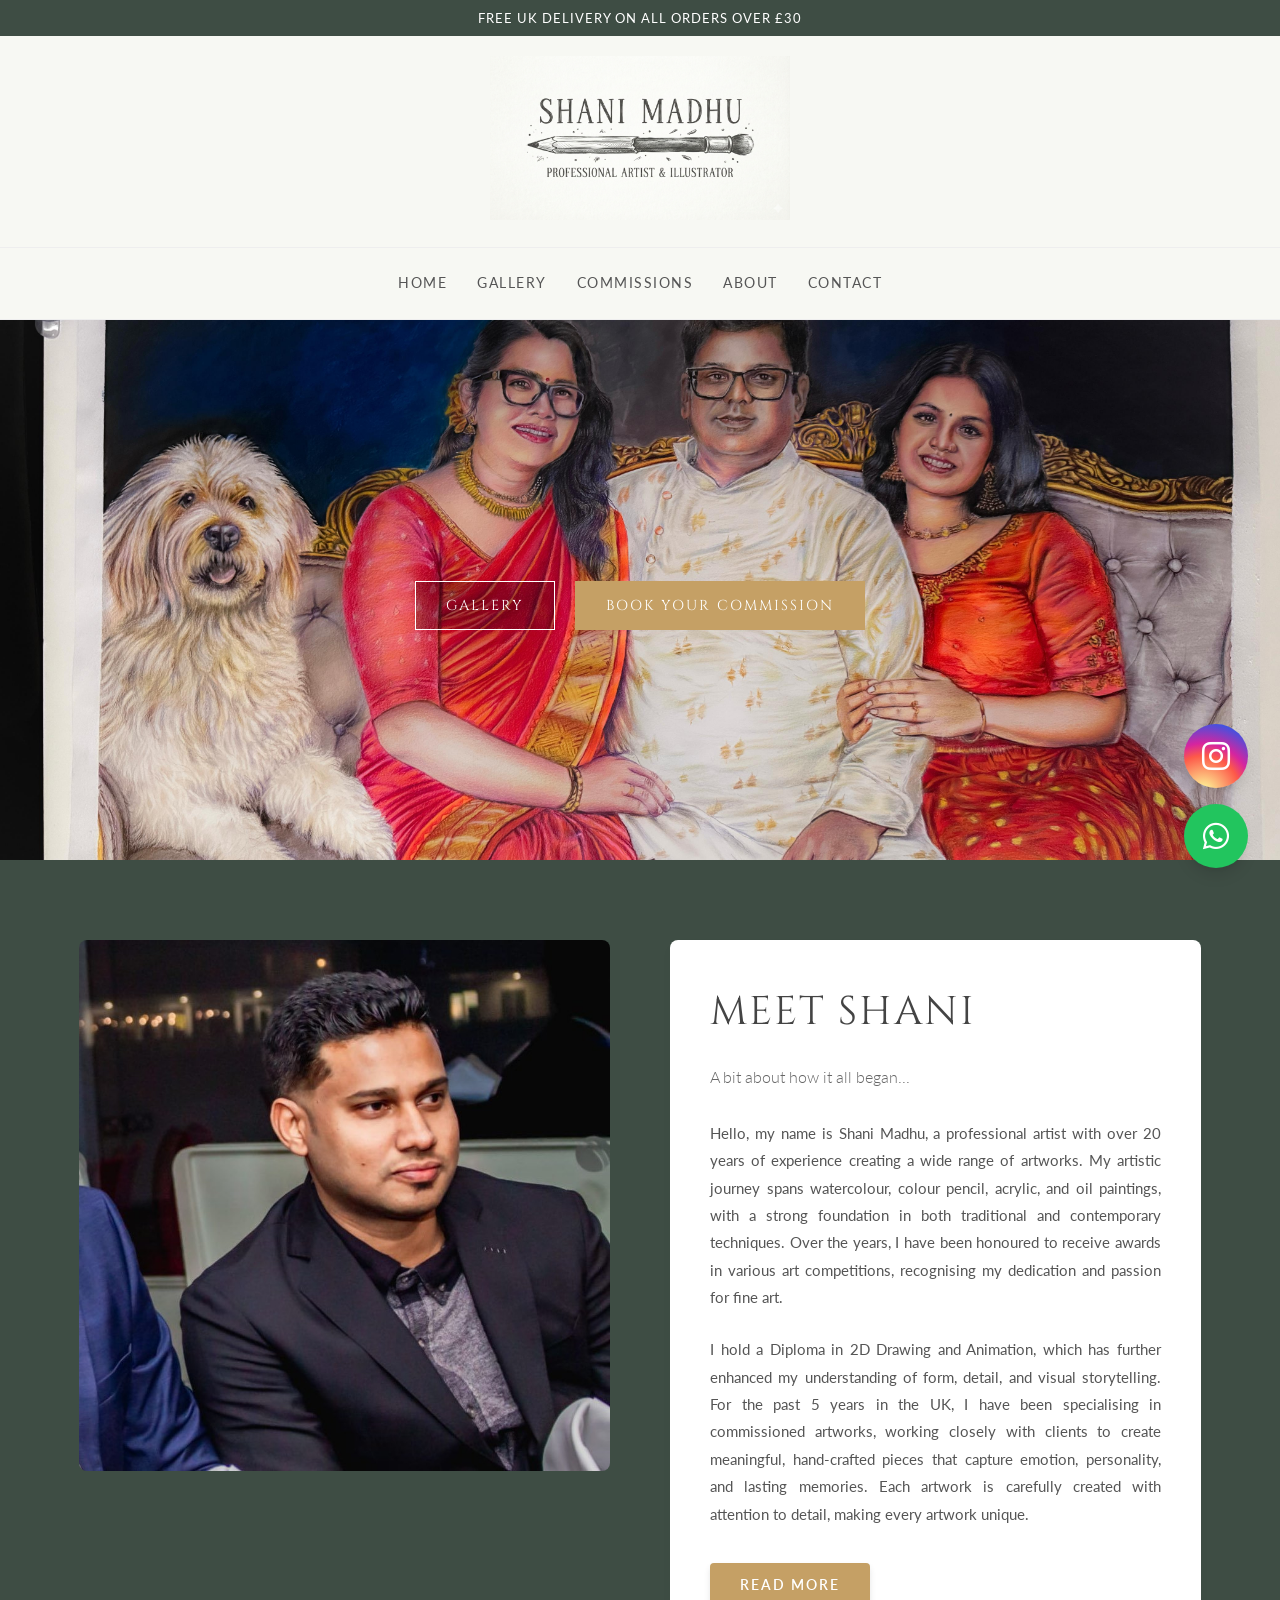
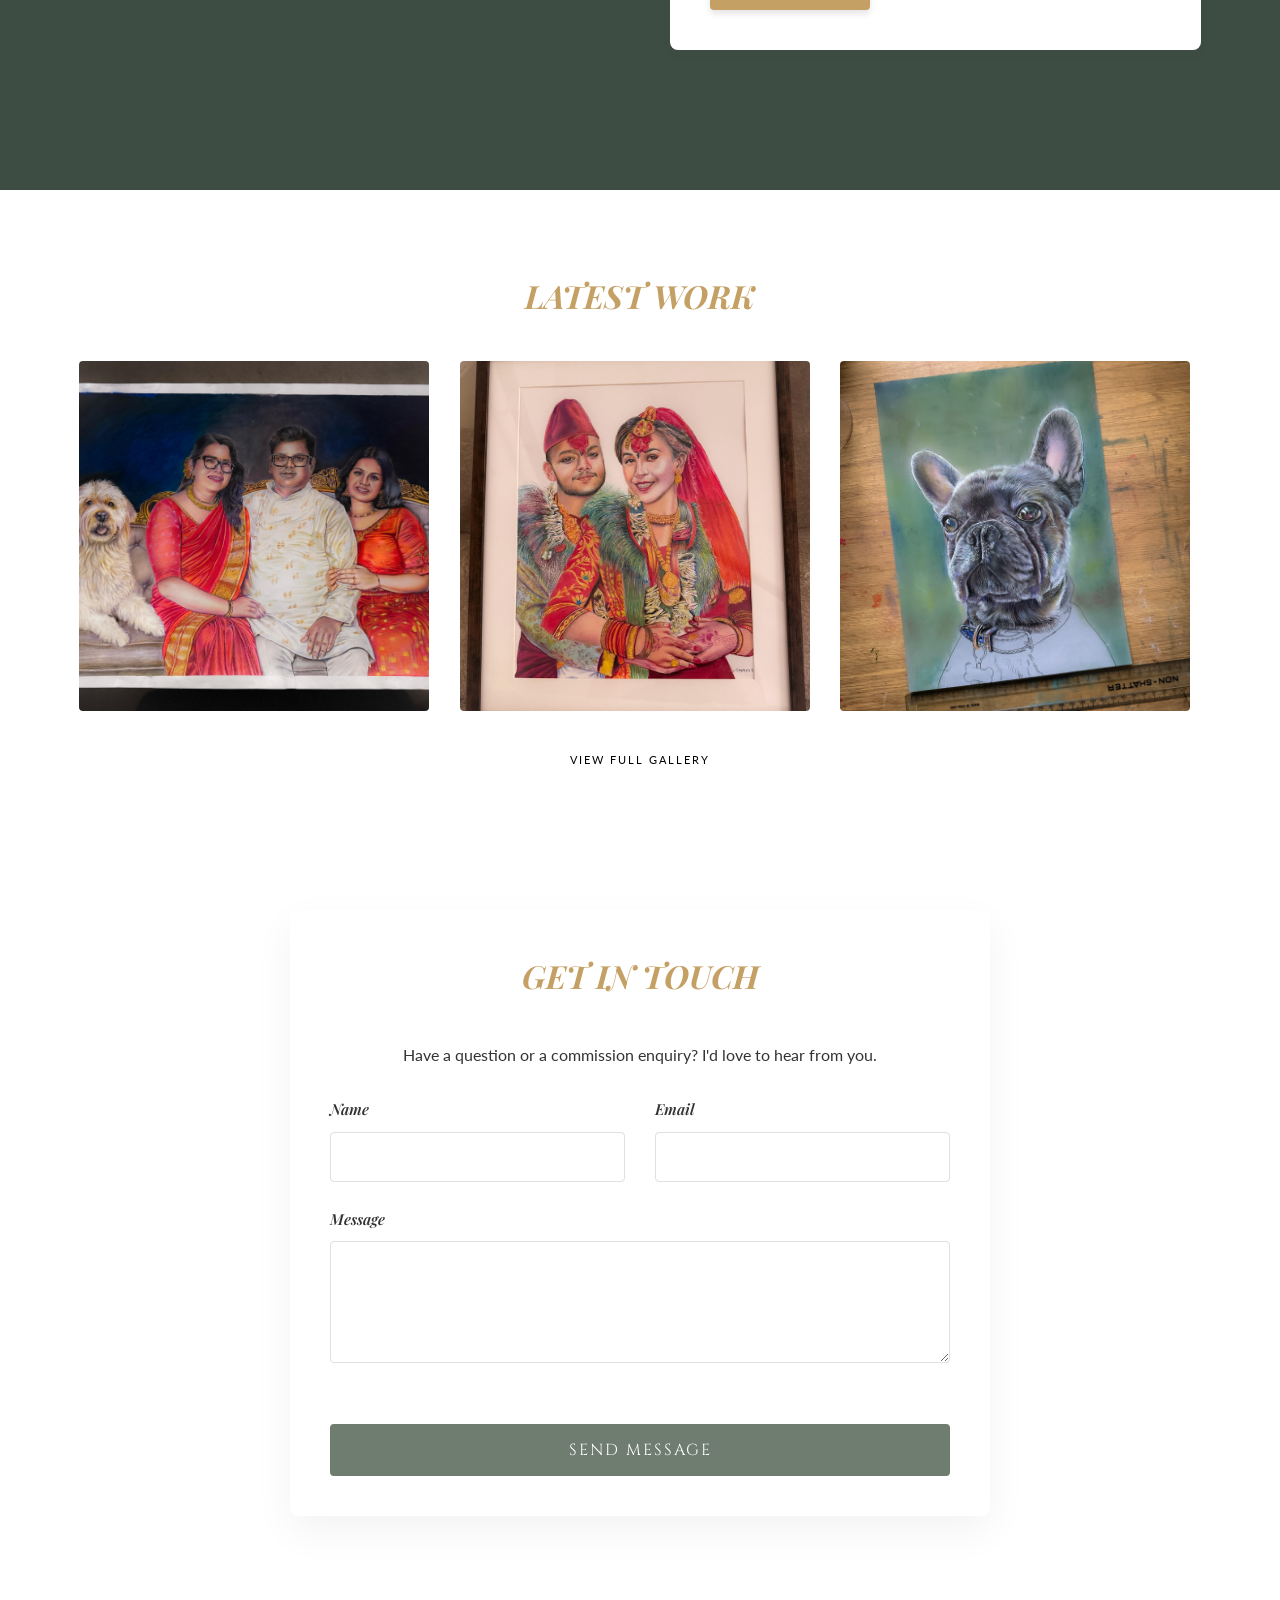
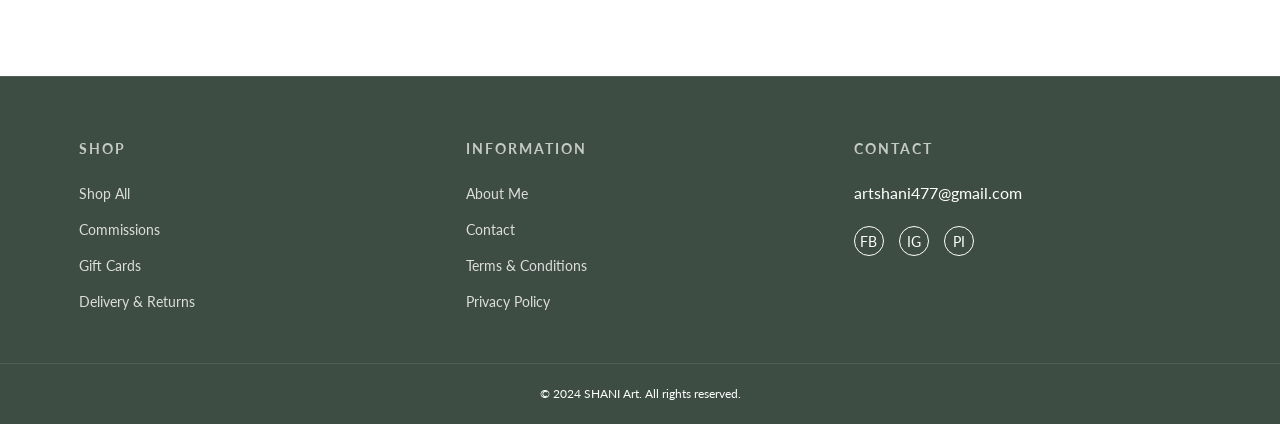
==== index.html @ 70333ba1 "main uploading main up pullig" ====
<!DOCTYPE html>
<html lang="en">

<head>
    <meta charset="UTF-8">
    <meta name="viewport" content="width=device-width, initial-scale=1.0">
    <title>SHANI Art - Multimedia Artist & Illustrator</title>
    <link rel="stylesheet" href="style.css">
    <link rel="preconnect" href="https://fonts.googleapis.com">
    <link rel="preconnect" href="https://fonts.gstatic.com" crossorigin>
    <link
        href="https://fonts.googleapis.com/css2?family=Cinzel:wght@400;500;600&family=Lato:wght@300;400;700&family=Playfair+Display:ital,wght@0,400;0,600;1,400&display=swap"
        rel="stylesheet">
    <link rel="stylesheet" href="https://cdnjs.cloudflare.com/ajax/libs/font-awesome/6.4.0/css/all.min.css">
    <script src="script.js" defer></script>
</head>

<body>
    <header class="main-header">
        <div class="top-bar">
            <span>Free UK Delivery on all orders over £30</span>
        </div>
        <div class="logo-container">
            <a href="index.html"><img src="assets/images/logo.png" alt="Shani Madhu - Professional Artist & Illustrator"
                    class="logo-img"></a>
        </div>
        <nav class="main-nav">
            <button class="menu-toggle" aria-label="Toggle navigation">&#9776;</button>
            <ul>
                <li><a href="index.html" class="active">Home</a></li>
                <li><a href="gallery.html">Gallery</a></li>
                <li><a href="commissions.html">Commissions</a></li>
                <li><a href="about.html">About</a></li>
                <li><a href="contact.html">Contact</a></li>
            </ul>
        </nav>
    </header>

    <main>
        <section class="hero-section">
            <div class="hero-content">

                <div class="hero-buttons">
                    <a href="gallery.html" class="btn-hero">GALLERY</a>
                    <a href="commissions.html" class="btn-hero btn-secondary">BOOK YOUR COMMISSION</a>
                </div>
            </div>

        </section>

        <section class="about-section">
            <div class="container">
                <div class="meet-grid">
                    <!-- Left Column: Image -->
                    <div class="meet-image-col">
                        <img src="assets/images/profilpicinst.jpg" alt="Shani Madhu In Studio" class="studio-portrait">
                    </div>

                    <!-- Right Column: Text -->
                    <div class="meet-text-col">
                        <h2 class="meet-title">MEET SHANI</h2>
                        <h3 class="meet-subtitle">A bit about how it all began...</h3>

                        <p>Hello, my name is Shani Madhu, a professional artist with over 20 years of experience
                            creating a wide range of artworks. My artistic journey spans watercolour, colour pencil,
                            acrylic, and oil paintings, with a strong foundation in both traditional and contemporary
                            techniques. Over the years, I have been honoured to receive awards in various art
                            competitions, recognising my dedication and passion for fine art.</p>

                        <p>I hold a Diploma in 2D Drawing and Animation, which has further enhanced my understanding of
                            form, detail, and visual storytelling. For the past 5 years in the UK, I have been
                            specialising in commissioned artworks, working closely with clients to create meaningful,
                            hand-crafted pieces that capture emotion, personality, and lasting memories. Each artwork is
                            carefully created with attention to detail, making every artwork unique.</p>

                        <a href="about.html" class="btn-text">READ MORE</a>
                    </div>
                </div>
            </div>
        </section>
        <div class="divider-illustration">
            <!-- Can use a repeating background image or SVG here for the trees/houses line -->
        </div>
        </section>

        <section class="home-gallery">
            <div class="container">
                <h2 class="section-title text-center">LATEST WORK</h2>
                <div class="gallery-grid">
                    <div class="gallery-item">
                        <img src="assets/images/cp23.jpeg" alt="Colored Pencil Art 23">
                    </div>
                    <div class="gallery-item">
                        <img src="assets/images/cp20.jpeg" alt="Colored Pencil Art 20">
                    </div>
                    <div class="gallery-item">
                        <img src="assets/images/insta_work.jpg" alt="Instagram Artwork">
                    </div>
                </div>
                <div class="text-center" style="margin-top: 30px;">
                    <a href="gallery.html" class="btn-text" style="
    color: black;
">VIEW FULL GALLERY</a>
                </div>
            </div>
        </section>
        <section class="home-contact">
            <div class="container container-narrow">
                <h2 class="section-title text-center">GET IN TOUCH</h2>
                <p class="text-center" style="margin-bottom: 30px;">
                    Have a question or a commission enquiry? I'd love to hear from you.
                </p>
                <form class="contact-form" action="https://formspree.io/f/meedzopw" method="POST">
                    <div class="form-row">
                        <div class="form-group">
                            <label for="name">Name</label>
                            <input type="text" id="name" name="name" required>
                        </div>
                        <div class="form-group">
                            <label for="email">Email</label>
                            <input type="email" id="email" name="email" required>
                        </div>
                    </div>
                    <div class="form-group">
                        <label for="message">Message</label>
                        <textarea id="message" name="message" rows="5" required></textarea>
                    </div>
                    <div class="text-center">
                        <button type="submit" class="btn-submit">SEND MESSAGE</button>
                    </div>
                </form>
            </div>
        </section>

        <footer class="main-footer">
            <div class="container footer-grid">
                <div class="footer-col">
                    <h4>shop</h4>
                    <ul>
                        <li><a href="shop.html">Shop All</a></li>
                        <li><a href="commissions.html">Commissions</a></li>
                        <li><a href="#">Gift Cards</a></li>
                        <li><a href="#">Delivery & Returns</a></li>
                    </ul>
                </div>
                <div class="footer-col">
                    <h4>information</h4>
                    <ul>
                        <li><a href="#">About Me</a></li>
                        <li><a href="#">Contact</a></li>
                        <li><a href="#">Terms & Conditions</a></li>
                        <li><a href="#">Privacy Policy</a></li>
                    </ul>
                </div>
                <div class="footer-col">
                    <h4>contact</h4>
                    <p>artshani477@gmail.com</p>
                    <div class="social-icons">
                        <a href="#">FB</a>
                        <a href="https://www.instagram.com/sshanimadhu?igsh=dDF4bjQ2c3VxYWhk&utm_source=qr">IG</a>
                        <a href="#">PI</a>
                    </div>
                </div>
            </div>
            <div class="footer-bottom">
                <p>&copy; 2024 SHANI Art. All rights reserved.</p>
            </div>
        </footer>

        <!-- Instagram Floating Button -->
        <a href="https://www.instagram.com/sshanimadhu?igsh=dDF4bjQ2c3VxYWhk&utm_source=qr"
            class="instagram-float fixed bottom-24 right-6 md:bottom-28 md:right-8 w-16 h-16 text-white rounded-full flex items-center justify-center shadow-lg transition-all duration-300 z-50 hover:scale-110"
            target="_blank" aria-label="Visit our Instagram">
            <i class="fab fa-instagram text-3xl"></i>
        </a>

        <!-- WhatsApp Floating Button -->
        <a href="https://wa.me/447513162155"
            class="whatsapp-float fixed bottom-6 right-6 md:bottom-8 md:right-8 w-16 h-16 bg-green-500 text-white rounded-full flex items-center justify-center shadow-lg hover:bg-green-600 transition-all duration-300 z-50 animate-bounce"
            target="_blank" aria-label="Chat on WhatsApp">
            <i class="fab fa-whatsapp text-3xl"></i>
        </a>
</body>

</html>
---- style.css ----
:root {
    --color-primary: #3E4D44;
    /* Dark Sage Green */
    --color-secondary: #C5A065;
    /* Gold/Beige */
    --color-text-main: #333333;
    --color-text-light: #ffffff;
    --color-bg-light: #ffffff;
    --font-heading: 'Cinzel', serif;
    --font-subheading: 'Playfair Display', serif;
    --font-body: 'Lato', sans-serif;
    --btn-border: 1px solid #fff;
    --btn-padding: 12px 30px;
}

* {
    box-sizing: border-box;
    margin: 0;
    padding: 0;
}

body {
    font-family: var(--font-body);
    color: var(--color-text-main);
    line-height: 1.6;
    background-color: #ffffff;
    overflow-x: hidden;
}

img {
    max-width: 100%;
    display: block;
}

a {
    text-decoration: none;
    color: inherit;
    transition: color 0.3s ease;
}

ul {
    list-style: none;
}

/* Typography Utility Classes */
.h1,
.h2,
.h3 {
    font-family: var(--font-heading);
    font-weight: 400;
}

.text-center {
    text-align: center;
}

.container {
    width: 90%;
    max-width: 1200px;
    margin: 0 auto;
    padding: 0 15px;
}


/* Updated Product Card Grid Design matching screenshot */

.products-grid {
    display: grid;
    grid-template-columns: repeat(auto-fill, minmax(240px, 1fr));
    gap: 50px 30px;
}

.product-card {
    border: none;
    padding: 0;
    background: transparent;
    text-align: left;
    transition: transform 0.3s ease;
}

.product-card:hover {
    box-shadow: none;
    transform: none;
    /* Removed lift, keeping it simple as per screenshot */
}

.product-image {
    position: relative;
    margin-bottom: 20px;
    border-radius: 20px;
    /* Distinct rounded corners */
    overflow: hidden;
    aspect-ratio: 1/1;
    background-color: #ffffff;
}

.product-image img {
    width: 100%;
    height: 100%;
    object-fit: cover;
    transition: transform 0.5s ease;
}

/* Quick View Overlay */
.product-image::after {
    content: 'Quick View';
    position: absolute;
    bottom: 0;
    left: 0;
    width: 100%;
    padding: 10px;
    background: rgba(255, 255, 255, 0.7);
    text-align: center;
    font-family: 'Playfair Display', serif;
    font-size: 0.9rem;
    color: #444;
    opacity: 0;
    transition: opacity 0.3s ease;
}

.product-image:hover::after {
    opacity: 1;
}

/* Badge Style */
.badge {
    position: absolute;
    top: 15px;
    left: 15px;
    background-color: #A64B29;
    /* Burnt orange color from screenshot */
    color: #fff;
    font-size: 0.7rem;
    padding: 4px 12px;
    border-radius: 20px;
    /* Pill shape */
    font-family: 'Cinzel', serif;
    letter-spacing: 1px;
    text-transform: uppercase;
    box-shadow: none;
    z-index: 10;
}

.badge.new {
    background-color: #A64B29;
}

.badge.sale {
    background-color: #C15B5B;
}

/* Typography */
.product-info h4 {
    font-family: 'Playfair Display', serif;
    font-size: 1.2rem;
    color: #444;
    font-weight: 400;
    line-height: 1.3;
    margin-bottom: 5px;
    min-height: auto;
}

.product-info h4 a {
    color: #555;
    text-decoration: none;
}

.product-info .price {
    font-family: 'Lato', sans-serif;
    color: #666;
    /* Greyer text */
    font-weight: 400;
    font-size: 1rem;
    margin-bottom: 15px;
}

/* Button Style */
.btn-shop-add {
    display: block;
    width: 100%;
    background-color: #6F7D71;
    /* Desaturated Olive Green */
    color: #fff;
    border: none;
    padding: 12px 0;
    font-family: 'Cinzel', serif;
    font-size: 0.85rem;
    letter-spacing: 1px;
    text-transform: uppercase;
    cursor: pointer;
    opacity: 1;
    /* Always visible as per screenshot */
    transform: none;
    border-radius: 4px;
    /* Slight rounded */
    transition: background-color 0.3s ease;
}

.product-card:hover .btn-shop-add {
    background-color: #556257;
    /* Darker olive on hover */
    color: #fff;
    border: none;
    transform: none;
}

.sort-dropdown select {
    font-family: 'Playfair Display', serif;
    color: #555;
}

/* Header Styles */
.top-bar {
    background-color: var(--color-primary);
    color: var(--color-text-light);
    text-align: center;
    padding: 8px 0;
    font-size: 0.8rem;
    letter-spacing: 1px;
    text-transform: uppercase;
}

.logo-container {
    text-align: center;
    padding: 30px 0;
    background-color: #f7f8f3;
}

.logo {
    font-family: var(--font-heading);
    font-size: 2.5rem;
    letter-spacing: 3px;
    margin-bottom: 5px;
    color: #000;
}

.tagline {
    font-family: var(--font-subheading);
    font-style: italic;
    color: #666;
    font-size: 1rem;
    letter-spacing: 1px;
}

.main-nav {
    border-top: 1px solid #eee;
    border-bottom: 1px solid #eee;
    padding: 15px 0;
    background-color: #f7f8f3;
    /* Match logo background */
    position: relative;
    z-index: 100;
}

.main-nav ul {
    display: flex;
    justify-content: center;
    gap: 30px;
    margin: 0;
    padding: 0;
}

.main-nav a {
    text-transform: uppercase;
    font-size: 0.85rem;
    letter-spacing: 1.5px;
    color: #555;
    font-weight: 400;
    padding: 10px 0;
    display: block;
}

.main-nav a:hover {
    color: var(--color-secondary);
}

/* Dropdown Container */
.main-nav ul li {
    position: relative;
    display: inline-block;
}

/* Dropdown Content (Hidden by Default) */
.main-nav ul ul {
    visibility: hidden;
    opacity: 0;
    position: absolute;
    top: 100%;
    left: 50%;
    transform: translateX(-50%);
    background-color: #fff;
    min-width: 220px;
    box-shadow: 0 8px 16px rgba(0, 0, 0, 0.1);
    z-index: 1000;
    padding: 10px 0;
    display: block;
    /* Overrides flex from parent ul */
    border-radius: 4px;
    transition: all 0.3s ease;
    border-top: 2px solid var(--color-secondary);
}

/* Dropdown Links */
.main-nav ul ul li {
    display: block;
    text-align: center;
}

.main-nav ul ul li a {
    padding: 12px 20px;
    text-transform: uppercase;
    font-size: 0.8rem;
    color: #555;
    white-space: nowrap;
}

.main-nav ul ul li a:hover {
    background-color: #ffffff;
    color: var(--color-secondary);
}

/* Show Dropdown on Hover */
.main-nav ul li:hover>ul,
.main-nav ul li:focus-within>ul {
    visibility: visible;
    opacity: 1;
    transform: translateX(-50%) translateY(10px);
}

/* Mobile Dropdown styles handled in media query below */

/* Mobile Menu Toggle */
.menu-toggle {
    display: none;
    background: none;
    border: none;
    font-size: 1.5rem;
    cursor: pointer;
    color: #333;
    position: absolute;
    right: 20px;
    top: 50%;
    transform: translateY(-50%);
}

@media (max-width: 768px) {
    .menu-toggle {
        display: block;
    }

    .main-nav ul {
        display: none;
        flex-direction: column;
        width: 100%;
        background-color: #fff;
        position: absolute;
        top: 100%;
        left: 0;
        border-bottom: 1px solid #eee;
        padding: 20px;
        box-shadow: 0 5px 10px rgba(0, 0, 0, 0.05);
        gap: 0;
        /* Reset gap for list items */
        text-align: center;
    }

    .main-nav ul.active {
        display: flex;
    }

    .main-nav ul li {
        display: block;
        width: 100%;
    }

    /* Mobile Dropdown Reset */
    .main-nav ul ul {
        position: relative;
        visibility: visible;
        opacity: 1;
        transform: none;
        box-shadow: none;
        min-width: 100%;
        left: 0;
        top: 0;
        background-color: #ffffff;
        display: none;
        /* Collapsed by default on mobile? Or just show all? Let's show all for simplicity or toggle */
        padding: 0;
        border-top: none;
    }

    .main-nav ul li:hover>ul {
        display: block;
        transform: none;
    }
}

/* Hero Section */
.hero-section {
    height: 60vh;
    /* Reduced height to show 'About' teasingly */
    min-height: 500px;
    background-image: url('assets/images/cp23.jpeg');
    background-size: cover;
    background-position: center;
    background-repeat: no-repeat;
    background-color: #ffffff;
    /* Fallback color */
    position: relative;
    display: flex;
    flex-direction: column;
    align-items: center;
    justify-content: center;
    text-align: center;
    overflow: hidden;
    /* Ensure video doesn't spill out */
}


.hero-content {
    position: relative;
    z-index: 2;
    text-align: center;
    color: #fff;
    max-width: 900px;
    /* Allow wider text */
    padding: 0 20px;
    background-color: transparent;
    /* Remove background box */
    backdrop-filter: none;
    /* Remove blur */
}

.hero-greeting {
    font-family: 'Playfair Display', serif;
    /* Or var(--font-heading) if defined as such */
    font-size: 2.5rem;
    /* Large size */
    line-height: 1.4;
    font-style: italic;
    font-weight: 400;
    text-shadow: 1px 1px 4px rgba(0, 0, 0, 0.6);
    /* Strong shadow for readability */
    margin: 0;
}

@media (max-width: 768px) {
    .hero-greeting {
        font-size: 1.8rem;
    }
}

.hero-greeting .highlight {
    font-family: var(--font-heading);
    background-color: var(--color-secondary);
    color: #fff;
    padding: 2px 10px;
    font-style: normal;
    text-transform: uppercase;
    font-size: 1.5rem;
    letter-spacing: 2px;
    margin-right: 5px;
    display: inline-block;
    vertical-align: middle;
}


.hero-buttons {
    margin-top: 30px;
    display: flex;
    gap: 20px;
    justify-content: center;
    flex-wrap: wrap;
}

.btn-hero {
    display: inline-block;
    padding: 12px 30px;
    border: 1px solid #fff;
    color: #fff;
    text-transform: uppercase;
    text-decoration: none;
    font-family: var(--font-heading);
    font-size: 0.9rem;
    letter-spacing: 2px;
    transition: all 0.3s ease;
    background-color: rgba(0, 0, 0, 0.2);
}

.btn-hero:hover {
    background-color: #fff;
    color: var(--color-primary);
}

.btn-hero.btn-secondary {
    background-color: var(--color-secondary);
    border-color: var(--color-secondary);
}

.btn-hero.btn-secondary:hover {
    background-color: #fff;
    color: var(--color-secondary);
    border-color: #fff;
}

@media (max-width: 480px) {
    .hero-buttons {
        flex-direction: column;
        gap: 15px;
    }
}



/* About Section */
.about-section {
    background-color: var(--color-primary);
    color: #fff;
    padding: 80px 0 40px;
    position: relative;
    border-bottom: 20px solid #fff;
    /* Placeholder for divider if needed */
}

.about-container {
    display: flex;
    align-items: center;
    justify-content: center;
    gap: 60px;
    flex-wrap: wrap;
}

.about-image {
    position: relative;
    width: 300px;
    height: 300px;
}

.about-image img {
    width: 100%;
    height: 100%;
    object-fit: cover;
    border-radius: 50%;
    border: 5px solid #fff;
    position: relative;
    z-index: 2;
}

.about-text {
    max-width: 500px;
}

.section-title {
    font-family: var(--font-subheading);
    font-style: italic;
    font-size: 2rem;
    margin-bottom: 20px;
    color: var(--color-secondary);
}

.about-text p {
    margin-bottom: 15px;
    font-size: 0.95rem;
    font-weight: 300;
}

.btn-text {
    display: inline-block;
    color: #fff;
    text-transform: uppercase;
    font-size: 0.7rem;
    letter-spacing: 2px;
    margin-top: 10px;
    border-bottom: 1px solid transparent;
}

.btn-text:hover {
    border-bottom-color: var(--color-secondary);
}

/* Commission Section */
.commission-section {
    padding: 60px 0;
    background-color: #fff;
}

.commission-container {
    display: flex;
    align-items: center;
    justify-content: center;
    gap: 40px;
    flex-wrap: wrap;
    background-color: var(--color-primary);
    /* Use primary color for the card background if needed, but screenshot shows image + text block */
    /* Looking at screenshot again: The commission section has a large image on left, and a dark box on right (or overlaid) */
    /* Let's try to match the "Image Left, Text Right" block style typical of the reference */
    border-radius: 10px;
    overflow: hidden;
    padding: 0;
}

.commission-container {
    /* Resetting container for this specific look */
    background: transparent;
    gap: 20px;
}

.commission-image {
    flex: 1;
    min-width: 300px;
}

.commission-image img {
    width: 100%;
    display: block;
    border-radius: 10px;
}

.commission-content {
    flex: 1;
    min-width: 300px;
    background-color: var(--color-primary);
    /* Or a similar dark grey/green */
    color: #fff;
    padding: 40px;
    text-align: center;
    display: flex;
    flex-direction: column;
    align-items: center;
    justify-content: center;
    border-radius: 10px;
    height: 100%;
    /* Match image height if possible */
    align-self: stretch;
}

.commission-content h2 {
    color: #fff;
    margin-bottom: 20px;
    font-size: 2rem;
    letter-spacing: 2px;
}

.commission-content p {
    margin-bottom: 20px;
    font-size: 0.9rem;
    font-style: italic;
    font-family: var(--font-subheading);
}

.btn-outline {
    border: 1px solid #fff;
    padding: 12px 30px;
    color: #fff;
    text-transform: uppercase;
    font-size: 0.8rem;
    letter-spacing: 2px;
    margin-top: 10px;
}

.btn-outline:hover {
    background-color: #fff;
    color: var(--color-primary);
}

/* Categories Section */
.categories-section {
    padding: 40px 0;
}

.categories-grid {
    display: grid;
    grid-template-columns: repeat(auto-fit, minmax(300px, 1fr));
    gap: 20px;
}

.category-card {
    position: relative;
    border-radius: 10px;
    overflow: hidden;
    display: block;
    aspect-ratio: 1/1;
    /* Square cards */
}

.category-card img {
    width: 100%;
    height: 100%;
    object-fit: cover;
    transition: transform 0.5s ease;
}

.category-card:hover img {
    transform: scale(1.05);
}

.category-overlay {
    position: absolute;
    top: 0;
    left: 0;
    width: 100%;
    height: 100%;
    background: rgba(0, 0, 0, 0.3);
    display: flex;
    flex-direction: column;
    align-items: center;
    justify-content: center;
    color: #fff;
    opacity: 1;
    transition: opacity 0.3s ease;
}

.category-overlay h3 {
    font-family: var(--font-heading);
    font-size: 1.5rem;
}

.category-overlay .btn-text {
    border-bottom: 1px solid #fff;
}

/* Shop Favourites */
.shop-favourites {
    padding: 60px 0;
    background-color: var(--color-primary);
    color: #fff;
}

.shop-favourites .section-title {
    color: #fff;
    margin-bottom: 40px;
    letter-spacing: 2px;
}

.shop-grid {
    display: flex;
    justify-content: center;
    gap: 30px;
    flex-wrap: wrap;
}

.shop-item {
    width: 250px;
    text-align: center;
    color: #fff;
    display: block;
}

.shop-item img {
    border-radius: 5px;
    margin-bottom: 15px;
    transition: transform 0.3s ease;
}

.shop-item:hover img {
    transform: translateY(-5px);
}

.shop-subtitle {
    display: block;
    font-size: 0.7rem;
    letter-spacing: 1px;
    margin-bottom: 5px;
    text-transform: uppercase;
    opacity: 0.8;
}

.shop-item h4 {
    font-family: var(--font-subheading);
    font-size: 1.1rem;
    margin-bottom: 15px;
    font-weight: 400;
}

.btn-bg {
    display: inline-block;
    background-color: rgba(255, 255, 255, 0.2);
    padding: 8px 20px;
    font-size: 0.7rem;
    letter-spacing: 1px;
    border-radius: 2px;
    transition: background-color 0.3s ease;
}

.shop-item:hover .btn-bg {
    background-color: var(--color-secondary);
}

/* Testimonial Section */
.testimonial-section {
    height: 400px;
    background-image: url('assets/images/cp12.jpeg');
    background-size: cover;
    background-position: center;
    position: relative;
    display: flex;
    align-items: center;
    justify-content: center;
}

.testimonial-section::before {
    content: '';
    position: absolute;
    top: 0;
    left: 0;
    width: 100%;
    height: 100%;
    background: rgba(62, 77, 68, 0.7);
    /* Dark green overlay */
}

.testimonial-content {
    position: relative;
    z-index: 1;
    text-align: center;
    color: #fff;
    padding: 0 20px;
    max-width: 700px;
}

.stars {
    color: #fff;
    letter-spacing: 5px;
    margin-bottom: 20px;
    font-size: 1.2rem;
}

blockquote {
    font-family: var(--font-subheading);
    font-size: 1.8rem;
    font-style: italic;
    line-height: 1.4;
    margin-bottom: 30px;
}

cite {
    font-style: normal;
    font-size: 0.8rem;
    letter-spacing: 2px;
    text-transform: uppercase;
    display: block;
}

/* Blog Section */
.blog-section {
    padding: 60px 0;
    background-color: var(--color-primary);
    color: #fff;
}

.blog-section .section-title {
    color: #fff;
    margin-bottom: 40px;
}

.blog-grid {
    display: flex;
    justify-content: center;
}

.blog-post {
    max-width: 400px;
    background-color: rgba(255, 255, 255, 0.05);
    /* Slight highlight */
    border-radius: 5px;
    overflow: hidden;
}

.blog-image {
    position: relative;
    height: 250px;
}

.blog-image img {
    width: 100%;
    height: 100%;
    object-fit: cover;
}

.blog-date {
    position: absolute;
    top: 10px;
    left: 10px;
    background-color: #fff;
    color: #333;
    padding: 5px 10px;
    text-align: center;
    border-radius: 2px;
}

.blog-date .day {
    display: block;
    font-size: 1.2rem;
    font-weight: 700;
    line-height: 1;
}

.blog-date .month {
    display: block;
    font-size: 0.6rem;
    text-transform: uppercase;
}

.blog-content {
    padding: 20px;
    text-align: center;
}

.blog-content h3 {
    font-family: var(--font-heading);
    margin-bottom: 10px;
    letter-spacing: 2px;
}

.blog-content p {
    font-size: 0.9rem;
    margin-bottom: 15px;
    opacity: 0.9;
}

.blog-content .btn-text {
    border-bottom: 1px solid #fff;
}

/* Misc Section */
.misc-section {
    padding: 60px 0;
    background-color: #333;
    /* Darker background */
    color: #fff;
    text-align: center;
}

.misc-section h2 {
    font-family: var(--font-heading);
    margin-bottom: 15px;
    letter-spacing: 2px;
}

.misc-section p {
    max-width: 600px;
    margin: 0 auto 25px;
    font-style: italic;
    font-family: var(--font-subheading);
}

/* Newsletter Section */
.newsletter-section {
    padding: 60px 0;
    background-color: var(--color-primary);
    display: flex;
    justify-content: center;
}

.newsletter-box {
    background-color: #fff;
    padding: 40px;
    text-align: center;
    max-width: 600px;
    width: 90%;
    border: 1px solid #ddd;
    /* Example border */
}

.envelope-icon {
    font-size: 2rem;
    color: #333;
    display: block;
    margin-bottom: 10px;
    font-style: normal;
}

.newsletter-box h3 {
    font-family: var(--font-heading);
    margin-bottom: 10px;
    color: #333;
    letter-spacing: 2px;
}

.newsletter-box p {
    color: #666;
    margin-bottom: 20px;
    font-size: 0.9rem;
    font-style: italic;
    font-family: var(--font-subheading);
}

.newsletter-form {
    display: flex;
    gap: 10px;
    flex-wrap: wrap;
    justify-content: center;
}

.newsletter-form input {
    padding: 10px;
    border: 1px solid #ddd;
    width: 250px;
    font-family: var(--font-body);
}

.newsletter-form button {
    background-color: var(--color-primary);
    color: #fff;
    border: none;
    padding: 10px 20px;
    text-transform: uppercase;
    letter-spacing: 1px;
    cursor: pointer;
    font-family: var(--font-body);
    transition: background-color 0.3s ease;
}

.newsletter-form button:hover {
    background-color: var(--color-secondary);
}

/* Footer */
.main-footer {
    background-color: #3e4d44;
    /* Dark green matching primary roughly */
    color: #fff;
    padding: 60px 0 20px;
    border-top: 1px solid rgba(255, 255, 255, 0.1);
}

.footer-grid {
    display: grid;
    grid-template-columns: repeat(auto-fit, minmax(200px, 1fr));
    gap: 40px;
    text-align: left;
    margin-bottom: 40px;
}

.footer-col h4 {
    text-transform: uppercase;
    letter-spacing: 2px;
    margin-bottom: 20px;
    font-size: 0.9rem;
    opacity: 0.7;
}

.footer-col ul li {
    margin-bottom: 10px;
}

.footer-col ul li a {
    font-size: 0.85rem;
    color: #ddd;
    transition: color 0.3s ease;
}

.footer-col ul li a:hover {
    color: #fff;
}

.social-icons {
    margin-top: 20px;
    display: flex;
    gap: 15px;
}

.social-icons a {
    font-size: 0.9rem;
    border: 1px solid #fff;
    width: 30px;
    height: 30px;
    display: flex;
    align-items: center;
    justify-content: center;
    border-radius: 50%;
    transition: background-color 0.3s ease, color 0.3s ease;
}

.social-icons a:hover {
    background-color: #fff;
    color: var(--color-primary);
}

.footer-bottom {
    text-align: center;
    border-top: 1px solid rgba(255, 255, 255, 0.1);
    padding-top: 20px;
    font-size: 0.75rem;
}

/* Shop Page Styles */
.shop-hero {
    height: 400px;
    /* Taller hero */
    background-image: url('assets/images/cp11.jpeg');
    background-attachment: fixed;
    /* Parallax feel */
    background-size: cover;
    background-position: center;
    display: flex;
    align-items: center;
    justify-content: center;
    margin-bottom: 60px;
    position: relative;
    box-shadow: inset 0 0 100px rgba(0, 0, 0, 0.3);
}

.shop-hero::before {
    content: '';
    position: absolute;
    top: 0;
    left: 0;
    width: 100%;
    height: 100%;
    background: rgba(0, 0, 0, 0.3);
}

.shop-hero-content {
    position: relative;
    z-index: 1;
    color: #fff;
    text-align: center;
}

.shop-hero h1 {
    font-family: 'Cinzel', serif;
    font-size: 4rem;
    letter-spacing: 8px;
    text-transform: uppercase;
    color: #fff;
    text-shadow: 2px 2px 4px rgba(0, 0, 0, 0.4);
    border-bottom: 2px solid rgba(255, 255, 255, 0.7);
    padding-bottom: 10px;
    animation: fadeInDown 1s ease-out;
}

@keyframes fadeInDown {
    from {
        opacity: 0;
        transform: translateY(-20px);
    }

    to {
        opacity: 1;
        transform: translateY(0);
    }
}

.shop-main {
    padding: 0 0 60px;
    background-color: #fff;
    min-height: 80vh;
}

.shop-layout {
    display: flex;
    gap: 40px;
}

.shop-sidebar {
    width: 200px;
    /* Thinner sidebar as per screenshot */
    flex-shrink: 0;
    padding-right: 40px;
    /* More breathing room */
}

/* Enhancements for "More Attractive" Look */
.shop-sidebar .filter-group h3 {
    border-bottom: 1px solid #eee;
    padding-bottom: 10px;
    font-family: 'Playfair Display', serif;
    letter-spacing: 1px;
}

.shop-sidebar ul li a {
    transition: all 0.3s ease;
    padding: 8px 0;
    position: relative;
    display: inline-block;
}

.shop-sidebar ul li a::after {
    content: '';
    position: absolute;
    width: 0;
    height: 1px;
    bottom: 5px;
    left: 0;
    background-color: var(--color-primary);
    transition: width 0.3s;
}

.shop-sidebar ul li a:hover::after,
.shop-sidebar ul li a.active::after {
    width: 100%;
}

@media (max-width: 768px) {
    .shop-layout {
        flex-direction: column;
    }

    .shop-sidebar {
        width: 100%;
        margin-bottom: 30px;
    }
}

/* Commission & Gallery Styles */

.commission-hero {
    height: 400px;
    background-size: cover;
    background-position: center;
    position: relative;
    display: flex;
    align-items: center;
    justify-content: center;
    margin-bottom: 60px;
}

.commission-hero::before {
    content: '';
    position: absolute;
    top: 0;
    left: 0;
    width: 100%;
    height: 100%;
    background: rgba(0, 0, 0, 0.4);
}

.commission-hero .hero-content {
    position: relative;
    z-index: 2;
    text-align: center;
    color: #fff;
}

.commission-hero h1 {
    font-size: 3.5rem;
    font-family: 'Cinzel', serif;
    letter-spacing: 5px;
    margin-bottom: 30px;
}



.btn-hero-outline {
    border: 1px solid #fff;
    color: #fff;
    padding: 12px 30px;
    text-transform: uppercase;
    letter-spacing: 2px;
    text-decoration: none;
    font-size: 0.8rem;
    transition: all 0.3s;
}

.btn-hero-outline:hover {
    background: #fff;
    color: #333;
}

/* Commission Process Steps */
.commission-intro {
    text-align: center;
    margin-bottom: 60px;
}

.process-steps {
    display: flex;
    justify-content: center;
    align-items: flex-start;
    gap: 30px;
    margin-bottom: 40px;
}

.step {
    flex: 1;
    max-width: 300px;
}

.step h3 {
    font-family: 'Cinzel', serif;
    color: var(--color-primary);
    margin-bottom: 10px;
    font-size: 1.1rem;
}

.step-divider {
    width: 1px;
    height: 80px;
    background: #ccc;
    margin-top: 10px;
}

/* Pricing Table */
.pricing-section {
    background-color: #ffffff;
    padding: 60px 20px;
    text-align: center;
    margin-bottom: 60px;
}

.pricing-section h2 {
    font-family: 'Cinzel', serif;
    color: #444;
    margin-bottom: 30px;
    letter-spacing: 2px;
}

.pricing-table-container {
    max-width: 800px;
    margin: 0 auto 20px;
    background: #fff;
    box-shadow: 0 5px 15px rgba(0, 0, 0, 0.05);
}

.pricing-table {
    width: 100%;
    border-collapse: collapse;
}

.pricing-table th,
.pricing-table td {
    padding: 20px;
    border-bottom: 1px solid #eee;
    font-family: 'Lato', sans-serif;
}

.pricing-table th {
    background-color: var(--color-primary);
    color: #fff;
    font-family: 'Playfair Display', serif;
    letter-spacing: 1px;
    font-weight: 400;
}

.pricing-table tr:last-child td {
    border-bottom: none;
}

/* Info Grid */
.info-grid {
    display: grid;
    grid-template-columns: 1fr 1fr;
    gap: 40px;
    margin-bottom: 60px;
    align-items: center;
}

.info-block img {
    width: 100%;
    height: auto;
    border-radius: 4px;
}

.info-block h3 {
    font-family: 'Cinzel', serif;
    color: var(--color-primary);
    margin-bottom: 15px;
    font-size: 1.2rem;
}

/* Gallery Pages */
.gallery-section {
    text-align: center;
    margin-bottom: 80px;
}

.section-title {
    margin-bottom: 40px;
    max-width: 700px;
    margin-left: auto;
    margin-right: auto;
}

.section-title h2 {
    font-family: 'Cinzel', serif;
    font-size: 2rem;
    color: #444;
    margin-bottom: 15px;
    letter-spacing: 3px;
}

.gallery-row {
    display: flex;
    justify-content: center;
    gap: 30px;
    flex-wrap: wrap;
}

.gallery-item {
    flex: 1;
    min-width: 250px;
    max-width: 350px;
}

.gallery-item img {
    width: 100%;
    height: auto;
    display: block;
    mix-blend-mode: multiply;
    /* Helps sketches blend if bg is not pure white */
}

.product-container {
    display: flex;
    gap: 60px;
}

.product-gallery {
    flex: 1;
    background-color: #ffffff;
}

.product-gallery img {
    width: 100%;
    height: auto;
    display: block;
}

.product-details {
    flex: 1;
    padding-top: 20px;
}

.breadcrumbs {
    font-size: 0.8rem;
    color: #888;
    margin-bottom: 20px;
    text-transform: uppercase;
    letter-spacing: 1px;
}

.breadcrumbs a {
    color: #333;
}

.product-title {
    font-family: var(--font-heading);
    font-size: 2rem;
    margin-bottom: 10px;
    color: #333;
}

.product-price {
    font-family: var(--font-subheading);
    font-size: 1.5rem;
    color: var(--color-secondary);
    margin-bottom: 30px;
    font-weight: 700;
}


/* Home Page Gallery */
.home-gallery {
    padding: 60px 0;
    background-color: #fff;
}

.gallery-grid {
    display: grid;
    grid-template-columns: repeat(3, 1fr);
    gap: 20px;
    margin-top: 40px;
}

.gallery-item {
    position: relative;
    overflow: hidden;
    border-radius: 4px;
    aspect-ratio: 1/1;
    cursor: pointer;
}

.gallery-item img {
    width: 100%;
    height: 100%;
    object-fit: cover;
    transition: transform 0.5s ease;
}

.gallery-item:hover img {
    transform: scale(1.05);
}

@media (max-width: 992px) {
    .gallery-grid {
        grid-template-columns: repeat(2, 1fr);
    }
}

@media (max-width: 576px) {
    .gallery-grid {
        grid-template-columns: 1fr;
    }
}

.product-description {
    margin-bottom: 30px;
    font-size: 0.95rem;
    line-height: 1.7;
    color: #555;
}

.product-description ul {
    list-style: disc;
    margin-left: 20px;
    margin-top: 15px;
}

.product-description ul li {
    margin-bottom: 5px;
}

.purchase-options {
    margin-bottom: 20px;
    display: flex;
    align-items: center;
    gap: 10px;
}

.purchase-options input {
    padding: 10px;
    width: 60px;
    border: 1px solid #ddd;
    text-align: center;
    font-family: var(--font-body);
}

.purchase-actions {
    display: flex;
    gap: 15px;
    margin-bottom: 30px;
}

.add-to-cart-btn,
.buy-now-btn {
    flex: 1;
    padding: 15px;
    border: none;
    text-transform: uppercase;
    letter-spacing: 2px;
    font-family: var(--font-body);
    font-weight: 700;
    cursor: pointer;
    transition: all 0.3s ease;
}

.add-to-cart-btn {
    background-color: white;
    border: 1px solid #333;
    color: #333;
}

.add-to-cart-btn:hover {
    background-color: #f0f0f0;
}

.buy-now-btn {
    background-color: var(--color-primary);
    color: white;
    border: 1px solid var(--color-primary);
}

.buy-now-btn:hover {
    background-color: var(--color-secondary);
    border-color: var(--color-secondary);
}

.delivery-info {
    border-top: 1px solid #eee;
    padding-top: 20px;
    font-size: 0.85rem;
    color: #666;
}

.product-container {
    flex-direction: column;
    gap: 30px;
}

/* =========================================
   Updated Commission Styles 
   ========================================= */

.commission-hero {
    height: 500px;
    /* Taller hero */
    background-size: cover;
    background-position: center;
    position: relative;
    display: flex;
    align-items: center;
    justify-content: center;
    margin-bottom: 80px;
    box-shadow: inset 0 0 100px rgba(0, 0, 0, 0.5);
}

.commission-hero::before {
    content: '';
    position: absolute;
    top: 0;
    left: 0;
    width: 100%;
    height: 100%;
    background: rgba(0, 0, 0, 0.3);
    /* Darker overlay for contrast */
}

.commission-hero .hero-content {
    position: relative;
    z-index: 2;
    text-align: center;
    color: #fff;
    max-width: 800px;
    padding: 0 20px;
}

.commission-hero h1 {
    font-size: 4rem;
    font-family: 'Cinzel', serif;
    letter-spacing: 8px;
    margin-bottom: 40px;
    text-shadow: 2px 2px 4px rgba(0, 0, 0, 0.5);
    border-bottom: 2px solid rgba(255, 255, 255, 0.8);
    display: inline-block;
    padding-bottom: 10px;
}



.btn-hero-outline {
    border: 2px solid #fff;
    color: #fff;
    padding: 15px 40px;
    text-transform: uppercase;
    letter-spacing: 3px;
    text-decoration: none;
    font-size: 0.9rem;
    transition: all 0.3s;
    font-weight: 600;
    backdrop-filter: blur(5px);
}

.btn-hero-outline:hover {
    background: #fff;
    color: #333;
    transform: translateY(-3px);
    box-shadow: 0 5px 15px rgba(0, 0, 0, 0.2);
}

/* Process Steps & Types */
.commission-section {
    margin-bottom: 80px;
}

.text-center {
    text-align: center;
}

.section-divider {
    border: 0;
    height: 1px;
    background: linear-gradient(to right, transparent, #ccc, transparent);
    /* Elegant divider */
    margin: 80px 0;
}

.process-steps {
    display: flex;
    justify-content: center;
    gap: 40px;
    margin-top: 40px;
}

.step {
    flex: 1;
    max-width: 300px;
    padding: 20px;
    background: #fff;
    transition: transform 0.3s ease;
}

.step:hover {
    transform: translateY(-10px);
}

.step h3 {
    font-family: 'Cinzel', serif;
    color: var(--color-primary);
    font-size: 1.3rem;
    margin-bottom: 15px;
    border-bottom: 1px solid #eee;
    padding-bottom: 10px;
}

.step-divider {
    width: 1px;
    background: #e0e0e0;
    align-self: stretch;
}

/* Step Headers */
.step-title {
    font-family: 'Cinzel', serif;
    color: var(--color-primary);
    font-size: 1.8rem;
    margin-bottom: 30px;
    border-bottom: 2px solid var(--color-secondary);
    /* Olive accent */
    padding-bottom: 10px;
    display: inline-block;
}

/* Visual Break Row */
.visual-break-row {
    display: flex;
    justify-content: center;
    gap: 40px;
    margin: 60px 0;
}

.floating-img {
    height: 150px;
    width: auto;
    filter: drop-shadow(0 10px 15px rgba(0, 0, 0, 0.1));
    transition: transform 0.3s ease;
}

.floating-img:hover {
    transform: scale(1.1) rotate(2deg);
}

/* Pricing Table */
.pricing-table-container {
    max-width: 800px;
    margin: 40px auto;
    background: #fff;
    box-shadow: 0 10px 30px rgba(0, 0, 0, 0.05);
    /* Softer shadow */
    border-radius: 8px;
    overflow: hidden;
}

.pricing-table th {
    background-color: var(--color-primary);
    color: #fff;
    padding: 25px;
    font-family: 'Playfair Display', serif;
    font-size: 1.1rem;
    letter-spacing: 1px;
}

.pricing-table td {
    padding: 20px;
    border-bottom: 1px solid #f0f0f0;
    color: #555;
}

.pricing-table tr:hover td {
    background-color: #ffffff;
}

/* Info Box */
.info-box {
    background: #ffffff;
    padding: 30px;
    border-left: 4px solid var(--color-primary);
    margin-top: 40px;
    box-shadow: 0 5px 15px rgba(0, 0, 0, 0.03);
}

/* Info Grid & Images */
.info-grid {
    display: grid;
    grid-template-columns: 1fr 1fr;
    gap: 60px;
    align-items: center;
}

.info-image-grid {
    display: grid;
    grid-template-columns: 1fr 1fr;
    gap: 20px;
}

.info-image-grid img {
    width: 100%;
    border-radius: 4px;
    box-shadow: 0 5px 15px rgba(0, 0, 0, 0.1);
}

.styled-list li {
    position: relative;
    margin-bottom: 15px;
    padding-left: 25px;
    font-size: 1.05rem;
}

.styled-list li::before {
    content: '✦';
    /* Star/Sparkle bullet */
    color: var(--color-secondary);
    position: absolute;
    left: 0;
    top: 2px;
}

/* Policies */
.policies-section {
    background-color: #ffffff;
    padding: 60px 40px;
    border-radius: 8px;
    margin-bottom: 60px;
}

.policy-grid {
    display: grid;
    grid-template-columns: repeat(auto-fit, minmax(250px, 1fr));
    gap: 40px;
}

.policy-item h4 {
    font-family: 'Cinzel', serif;
    color: #333;
    margin-bottom: 15px;
    font-size: 1.1rem;
}

.commission-cta {
    background: #ffffff;
    padding: 80px;
    border: 1px solid #eee;
}

/* =========================================
   Contact Page Styles 
   ========================================= */

.contact-hero {
    height: 400px;
    background-color: var(--color-primary);
    position: relative;
    display: flex;
    align-items: center;
    justify-content: center;
    margin-bottom: 60px;
}

.contact-hero::before {
    content: '';
    position: absolute;
    top: 0;
    left: 0;
    width: 100%;
    height: 100%;
    background: rgba(0, 0, 0, 0.25);
}

.contact-hero h1 {
    position: relative;
    z-index: 2;
    color: #fff;
    font-family: 'Cinzel', serif;
    font-size: 3.5rem;
    letter-spacing: 8px;
    text-shadow: 2px 2px 6px rgba(0, 0, 0, 0.4);
    border-bottom: 2px solid rgba(255, 255, 255, 0.7);
    padding-bottom: 15px;
}

/* Contact Hero Chat Buttons */
.hero-chat-buttons {
    display: flex;
    gap: 20px;
    justify-content: center;
    flex-wrap: wrap;
    margin-top: 30px;
    position: relative;
    z-index: 2;
}

.hero-chat-btn {
    display: inline-flex;
    align-items: center;
    gap: 12px;
    padding: 14px 32px;
    border-radius: 4px;
    font-family: 'Cinzel', serif;
    font-size: 0.85rem;
    font-weight: 600;
    letter-spacing: 2px;
    text-transform: uppercase;
    text-decoration: none;
    transition: all 0.3s ease;
    box-shadow: 0 4px 20px rgba(0, 0, 0, 0.25);
    cursor: pointer;
}

.hero-chat-btn i {
    font-size: 1.3rem;
    transition: transform 0.3s ease;
}

.hero-chat-btn:hover i {
    transform: scale(1.2);
}

/* WhatsApp button */
.whatsapp-btn {
    background-color: #25D366;
    color: #fff;
    border: 2px solid #25D366;
}

.whatsapp-btn:hover {
    background-color: #fff;
    color: #25D366;
    border-color: #fff;
    transform: translateY(-3px);
    box-shadow: 0 8px 28px rgba(37, 211, 102, 0.4);
}

/* Instagram button */
.instagram-btn {
    background: linear-gradient(135deg, #f09433 0%, #e6683c 25%, #dc2743 50%, #cc2366 75%, #bc1888 100%);
    color: #fff;
    border: 2px solid transparent;
}

.instagram-btn:hover {
    background: #fff;
    color: #bc1888;
    border-color: #fff;
    transform: translateY(-3px);
    box-shadow: 0 8px 28px rgba(188, 24, 136, 0.4);
}

@media (max-width: 480px) {
    .hero-chat-buttons {
        flex-direction: column;
        align-items: center;
        gap: 14px;
    }

    .hero-chat-btn {
        width: 100%;
        max-width: 280px;
        justify-content: center;
    }
}

.container-narrow {
    max-width: 700px;
    background: #fff;
    padding: 40px;
    box-shadow: 0 15px 40px rgba(0, 0, 0, 0.05);
    /* Card look */
    border-radius: 8px;
    margin-bottom: 80px;
}

.contact-intro {
    font-family: 'Lato', sans-serif;
    font-size: 1rem;
    color: #666;
    line-height: 1.8;
    margin-bottom: 40px;
}

.contact-socials {
    margin-bottom: 50px;
    padding-bottom: 30px;
    border-bottom: 1px solid #f0f0f0;
}

.contact-socials a {
    color: #aaa;
    font-size: 1.4rem;
    margin: 0 15px;
    transition: all 0.3s;
    display: inline-block;
}

.contact-socials a:hover {
    color: var(--color-primary);
    transform: translateY(-3px);
}

/* Form Styling */
.contact-form .form-group {
    margin-bottom: 25px;
}

.contact-form label {
    display: block;
    font-family: 'Playfair Display', serif;
    font-style: italic;
    margin-bottom: 10px;
    font-size: 0.95rem;
    color: #333;
    font-weight: 600;
}

.contact-form input[type="text"],
.contact-form input[type="email"],
.contact-form textarea,
.contact-form select {
    width: 100%;
    padding: 15px;
    border: 1px solid #e0e0e0;
    background: #ffffff;
    font-family: 'Lato', sans-serif;
    font-size: 0.95rem;
    border-radius: 4px;
    transition: all 0.3s ease;
}

.contact-form input:focus,
.contact-form textarea:focus,
.contact-form select:focus {
    border-color: var(--color-secondary);
    background: #fff;
    outline: none;
    box-shadow: 0 0 0 3px rgba(166, 75, 41, 0.1);
    /* Subtle focus glow */
}

.contact-form textarea {
    resize: vertical;
}

.form-row {
    display: flex;
    gap: 30px;
}

.form-row .form-group {
    flex: 1;
}

.radio-group {
    display: flex;
    flex-direction: column;
    gap: 12px;
    background: #ffffff;
    padding: 15px;
    border-radius: 4px;
}

.radio-label {
    display: flex;
    align-items: center;
    gap: 10px;
    font-family: 'Lato', sans-serif;
    font-size: 0.9rem;
    color: #555;
    cursor: pointer;
    transition: color 0.2s;
}

.radio-label:hover {
    color: #000;
}

.btn-submit {
    background-color: #6F7D71;
    color: #fff;
    border: none;
    padding: 15px 40px;
    font-family: 'Cinzel', serif;
    font-size: 1rem;
    letter-spacing: 2px;
    cursor: pointer;
    margin-top: 30px;
    transition: all 0.3s ease;
    width: 100%;
    border-radius: 4px;
}

.btn-submit:hover {
    background-color: #556257;
    transform: translateY(-2px);
    box-shadow: 0 5px 15px rgba(0, 0, 0, 0.1);
}

/* Newsletter Section Icons */
.newsletter-icon {
    font-size: 3rem;
    color: #6F7D71;
    margin-bottom: 20px;
    font-weight: 100;
    animation: bounce 2s infinite;
}

@keyframes bounce {

    0%,
    20%,
    50%,
    80%,
    100% {
        transform: translateY(0);
    }

    40% {
        transform: translateY(-10px);
    }

    60% {
        transform: translateY(-5px);
    }
}

.mailmunch-badge {
    margin-top: 20px;
    opacity: 0.7;
    filter: grayscale(100%);
    transition: filter 0.3s;
}

.mailmunch-badge:hover {
    filter: grayscale(0%);
}

/* Logo Styles */
.logo-container {
    text-align: center;
    padding: 20px 0;
    background-color: #f7f8f3
        /* User specified off-white */
}

.logo-img {
    max-width: 300px;
    height: auto;
    display: inline-block;
    transition: max-width 0.3s ease;
}

@media (max-width: 768px) {
    .logo-img {
        max-width: 200px;
        /* Smaller logo on mobile */
    }
}

/* Hide old text logo styles if present, or override */
.logo {
    display: none;
}

/* =========================================
   Redesigned About Page (Meet The Artist)
   ========================================= */

.meet-hero {
    height: 400px;
    background-size: cover;
    background-position: center;
    position: relative;
    display: flex;
    align-items: center;
    justify-content: center;
    margin-bottom: 80px;
}

/* Transparent grey overlay if needed, or just text shadow */
.meet-hero h1 {
    font-family: 'Cinzel', serif;
    font-size: 3.5rem;
    color: #fff;
    /* White text as per screenshot usually, or dark if bg is light */
    letter-spacing: 5px;
    text-shadow: 1px 1px 1px rgba(0, 0, 0, 0.2);
    font-weight: 500;
}

.meet-grid {
    display: grid;
    grid-template-columns: 1fr 1fr;
    gap: 60px;
    margin-bottom: 100px;
    align-items: start;
}

.studio-portrait {
    width: 100%;
    border-radius: 8px;
    /* Slightly rounded corners */
    display: block;
}

.meet-title {
    font-family: 'Cinzel', serif;
    font-size: 2.5rem;
    color: #444;
    margin-bottom: 20px;
    letter-spacing: 2px;
    font-weight: 400;
}

.meet-subtitle {
    font-family: 'Lato', sans-serif;
    font-size: 1rem;
    color: #666;
    margin-bottom: 30px;
    font-weight: 300;
}

.meet-text-col {
    background-color: #ffffff;
    /* Matches header background */
    padding: 40px;
    border-radius: 8px;
    box-shadow: 0 5px 15px rgba(0, 0, 0, 0.02);
}

.meet-text-col p {
    font-family: 'Lato', sans-serif;
    font-size: 0.95rem;
    line-height: 1.8;
    color: #555;
    margin-bottom: 25px;
    text-align: justify;
    /* Clean blocks of text */
}

.meet-text-col .btn-text {
    display: inline-block;
    margin-top: 10px;
    padding: 12px 30px;
    background-color: var(--color-secondary);
    /* Use the gold/secondary color */
    color: #fff;
    text-transform: uppercase;
    letter-spacing: 2px;
    font-size: 0.85rem;
    font-weight: 600;
    text-decoration: none;
    border-radius: 4px;
    transition: all 0.3s ease;
    box-shadow: 0 4px 6px rgba(0, 0, 0, 0.1);
}

.meet-text-col .btn-text:hover {
    background-color: #333;
    /* Darken on hover */
    transform: translateY(-2px);
    box-shadow: 0 6px 12px rgba(0, 0, 0, 0.15);
}

@media (max-width: 768px) {
    .meet-grid {
        grid-template-columns: 1fr;
    }

    .meet-hero h1 {
        font-size: 2.5rem;
    }

    /* Commissions Responsiveness */
    .process-steps {
        flex-direction: column;
        align-items: center;
        gap: 20px;
    }

    .step-divider {
        width: 80%;
        height: 1px;
        margin: 10px 0;
    }

    .info-grid {
        grid-template-columns: 1fr;
        gap: 30px;
    }

    .info-image-grid {
        order: -1;
        /* Move images above text on mobile */
    }

    .pricing-table-container {
        overflow-x: auto;
        -webkit-overflow-scrolling: touch;
    }

    .pricing-table th,
    .pricing-table td {
        padding: 15px 10px;
        font-size: 0.9rem;
    }

    .step-title {
        font-size: 1.5rem;
    }

    .commission-hero h1 {
        font-size: 2.5rem;
        letter-spacing: 4px;
    }

    .policies-section {
        padding: 40px 20px;
    }

    .commission-cta {
        padding: 40px 20px;
    }
}

@media (max-width: 480px) {
    .commission-hero h1 {
        font-size: 2rem;
    }

    .pricing-table th,
    .pricing-table td {
        padding: 12px 8px;
        font-size: 0.85rem;
    }
}

.home-contact {
    padding: 80px 0;
    background-color: #fff;
}

/* WhatsApp Floating Button Styling */
.whatsapp-float {
    position: fixed;
    bottom: 24px;
    right: 24px;
    width: 64px;
    height: 64px;
    background-color: #22c55e;
    color: #ffffff;
    border-radius: 50%;
    display: flex;
    align-items: center;
    justify-content: center;
    box-shadow: 0 10px 15px -3px rgba(0, 0, 0, 0.1), 0 4px 6px -2px rgba(0, 0, 0, 0.05);
    transition: all 0.3s;
    z-index: 50;
    animation: bounce-float 2s infinite;
    text-decoration: none;
}

.whatsapp-float:hover {
    background-color: #16a34a;
    color: #ffffff;
}

.whatsapp-float i {
    font-size: 1.875rem;
}

@keyframes bounce-float {

    0%,
    100% {
        transform: translateY(-25%);
        animation-timing-function: cubic-bezier(0.8, 0, 1, 1);
    }

    50% {
        transform: none;
        animation-timing-function: cubic-bezier(0, 0, 0.2, 1);
    }
}

@media (min-width: 768px) {
    .whatsapp-float {
        bottom: 32px;
        right: 32px;
    }
}

/* Instagram Floating Button Styling */
.instagram-float {
    position: fixed;
    bottom: 104px;
    right: 24px;
    width: 64px;
    height: 64px;
    background: radial-gradient(circle at 30% 107%, #fdf497 0%, #fdf497 5%, #fd5949 45%, #d6249f 60%, #285AEB 90%);
    color: #ffffff;
    border-radius: 50%;
    display: flex;
    align-items: center;
    justify-content: center;
    box-shadow: 0 10px 15px -3px rgba(0, 0, 0, 0.1), 0 4px 6px -2px rgba(0, 0, 0, 0.05);
    transition: transform 0.3s cubic-bezier(0.175, 0.885, 0.32, 1.275);
    z-index: 50;
    text-decoration: none;
}

.instagram-float:hover {
    transform: scale(1.15);
    color: #ffffff;
}

.instagram-float i {
    font-size: 2rem;
}

@media (min-width: 768px) {
    .instagram-float {
        bottom: 112px;
        right: 32px;
    }
}

/* Form Status Styles */
.form-status {
    padding: 15px;
    margin-bottom: 20px;
    border-radius: 4px;
    font-size: 0.95rem;
    font-family: 'Lato', sans-serif;
    text-align: center;
    transition: all 0.3s cubic-bezier(0.165, 0.84, 0.44, 1);
    opacity: 0;
    transform: translateY(-10px);
    display: none;
}

.form-status.show {
    display: block;
    opacity: 1;
    transform: translateY(0);
}

.form-status.success {
    background-color: #f4f9f4;
    color: #2e7d32;
    border: 1px solid #c8e6c9;
}

.form-status.error {
    background-color: #fff8f8;
    color: #c62828;
    border: 1px solid #ffcdd2;
}

/* Button Loading State */
button:disabled,
.btn-submit:disabled,
.newsletter-form button:disabled {
    background-color: #a8b2ac !important;
    color: rgba(255, 255, 255, 0.8) !important;
    cursor: not-allowed !important;
    opacity: 0.8;
    transform: none !important;
    box-shadow: none !important;
}
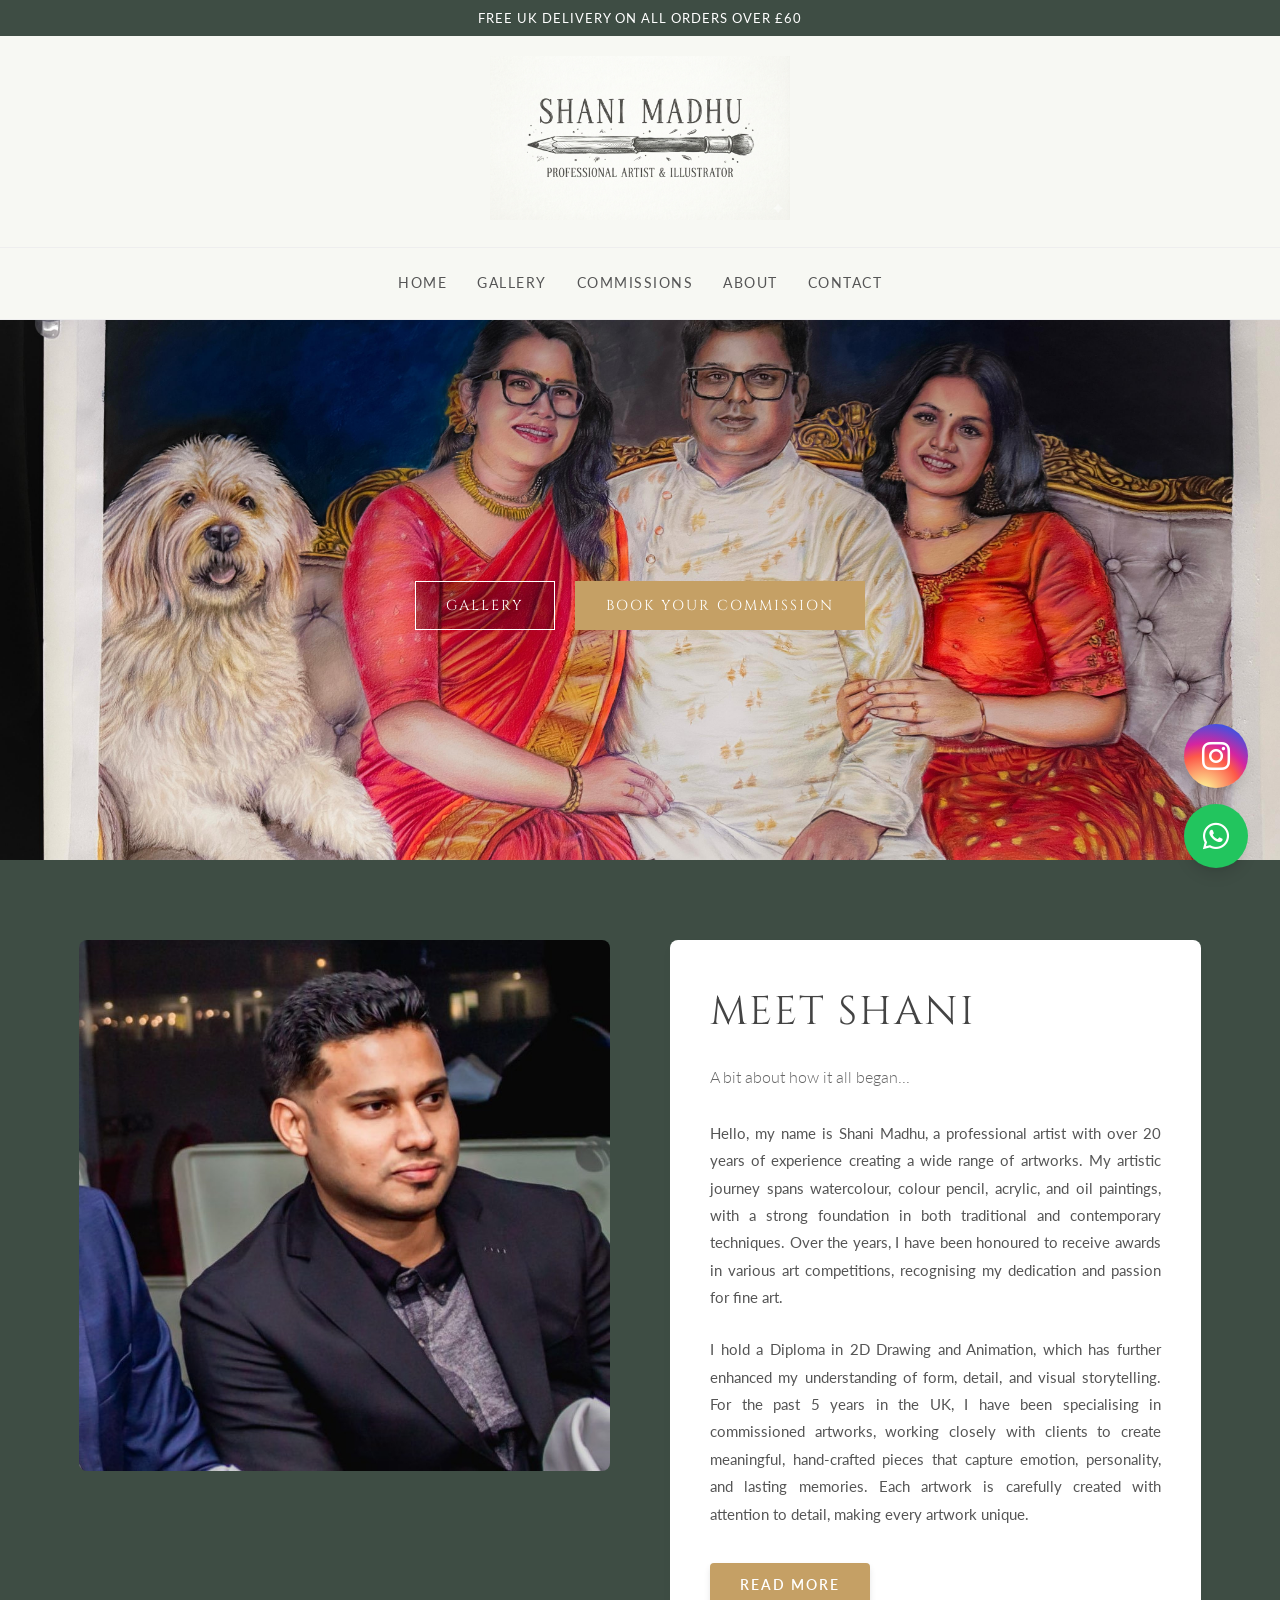
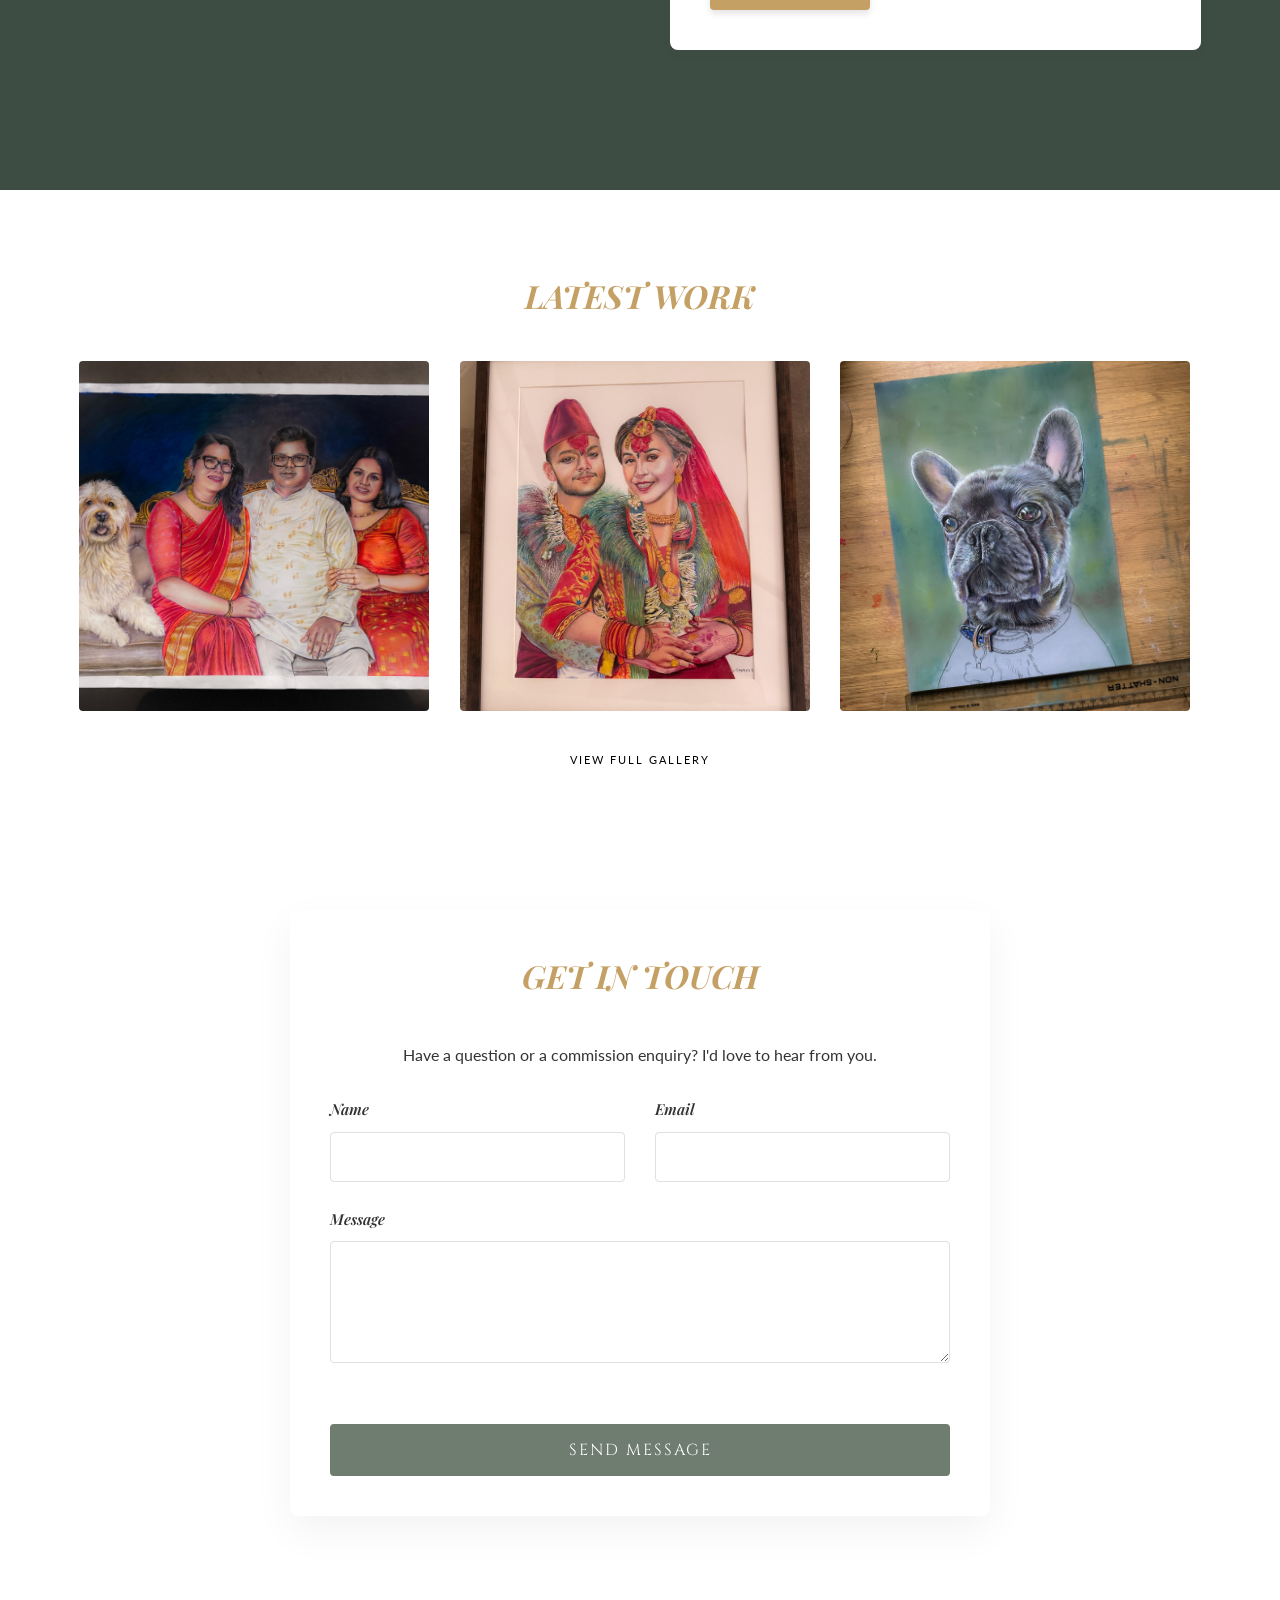
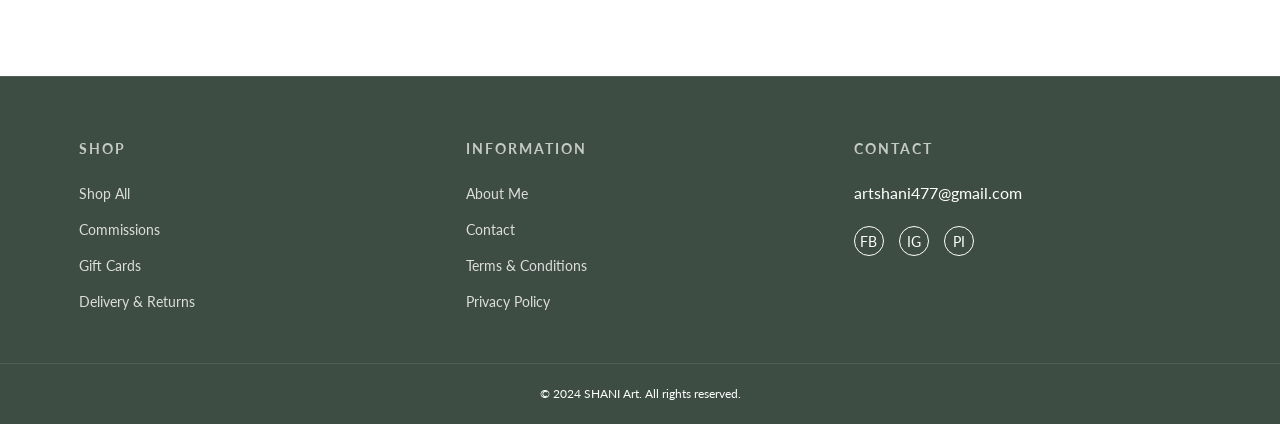
==== commit 1767e0ae: "Update index.html over 60 updated" ====
--- a/index.html
+++ b/index.html
@@ -18,7 +18,7 @@
 <body>
     <header class="main-header">
         <div class="top-bar">
-            <span>Free UK Delivery on all orders over £30</span>
+            <span>Free UK Delivery on all orders over £60</span>
         </div>
         <div class="logo-container">
             <a href="index.html"><img src="assets/images/logo.png" alt="Shani Madhu - Professional Artist & Illustrator"
@@ -182,4 +182,4 @@
         </a>
 </body>
 
-</html>+</html>
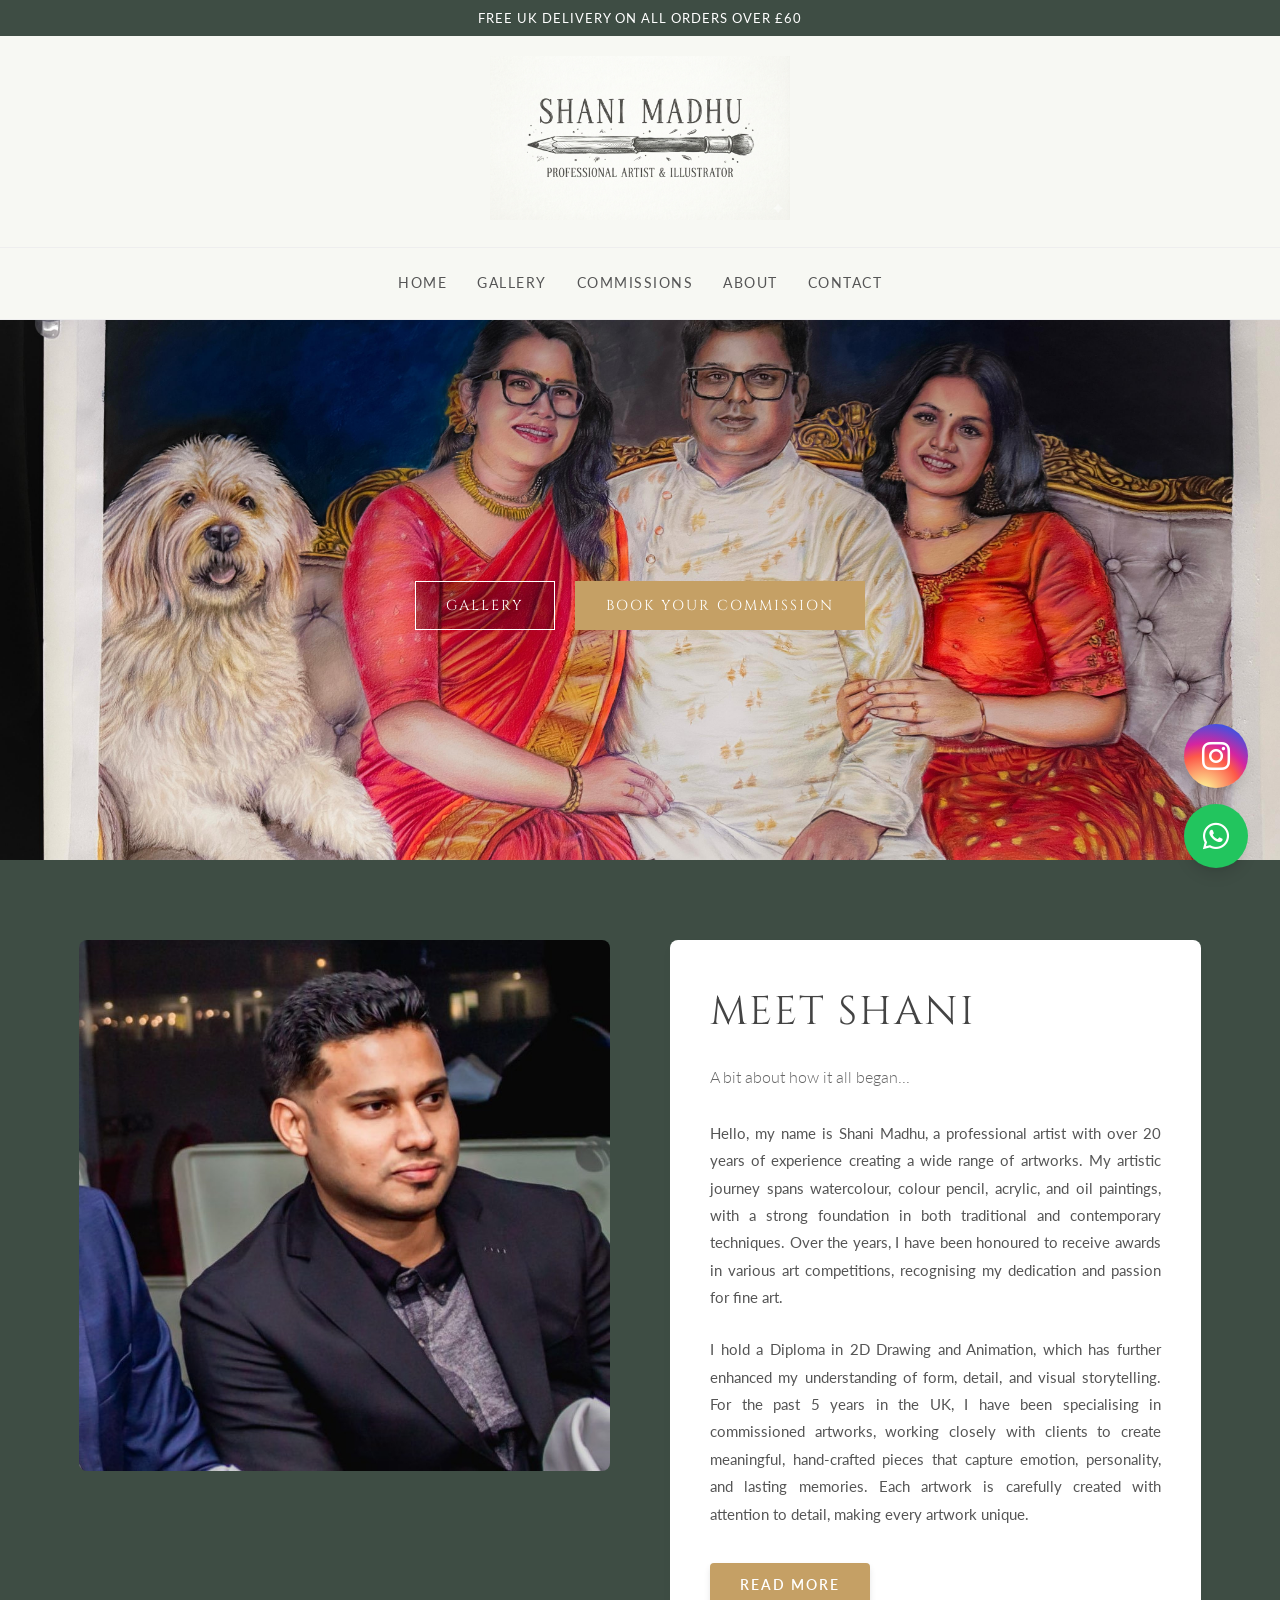
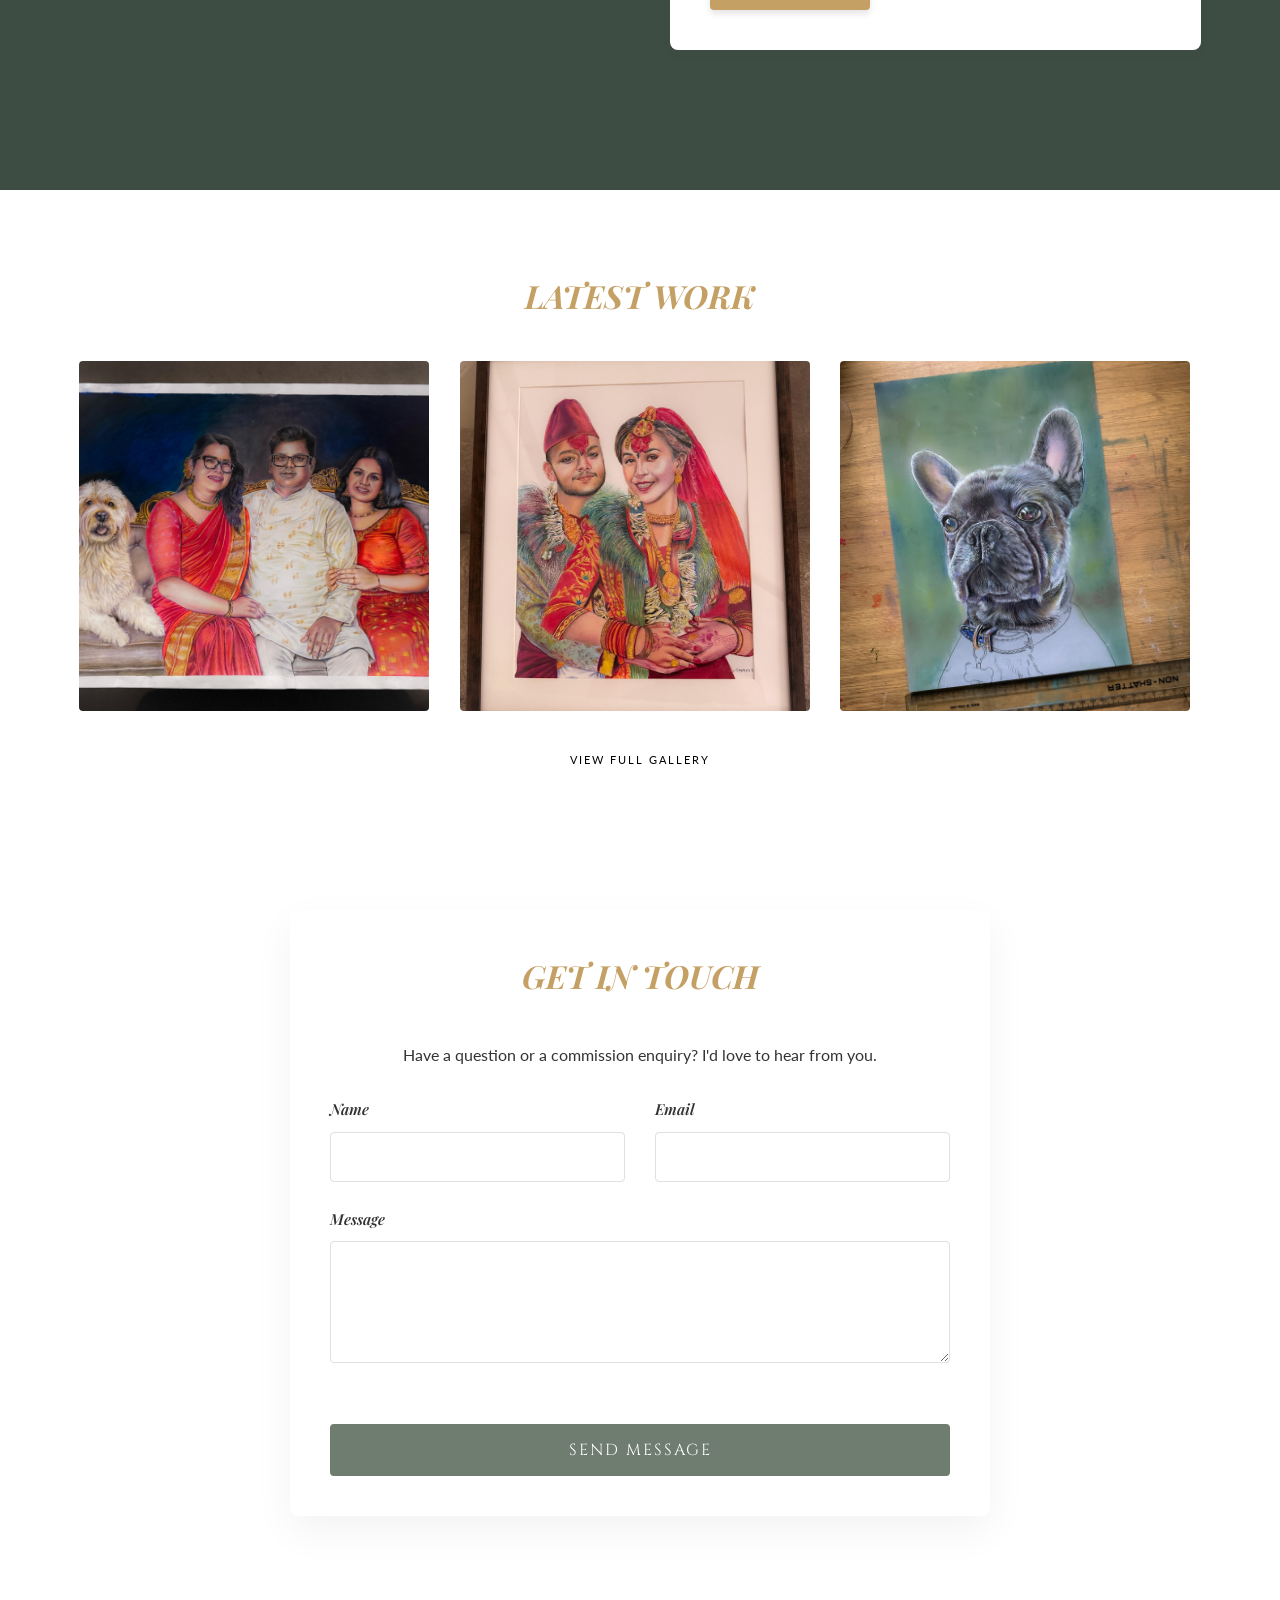
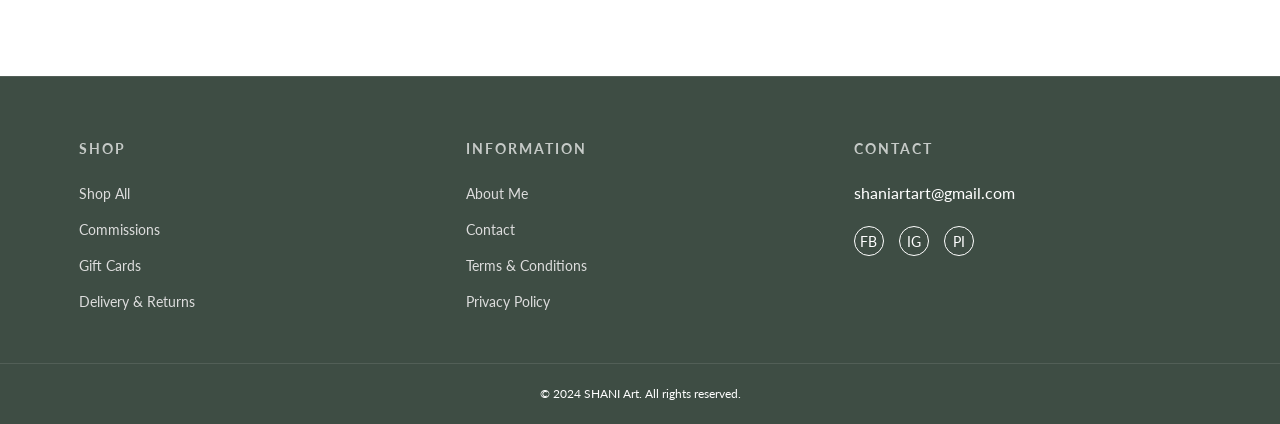
==== commit 95177c80: "updating the mail and conatactes" ====
--- a/index.html
+++ b/index.html
@@ -154,7 +154,7 @@
                 </div>
                 <div class="footer-col">
                     <h4>contact</h4>
-                    <p>artshani477@gmail.com</p>
+                    <p>shaniartart@gmail.com</p>
                     <div class="social-icons">
                         <a href="#">FB</a>
                         <a href="https://www.instagram.com/sshanimadhu?igsh=dDF4bjQ2c3VxYWhk&utm_source=qr">IG</a>
@@ -182,4 +182,4 @@
         </a>
 </body>
 
-</html>
+</html>
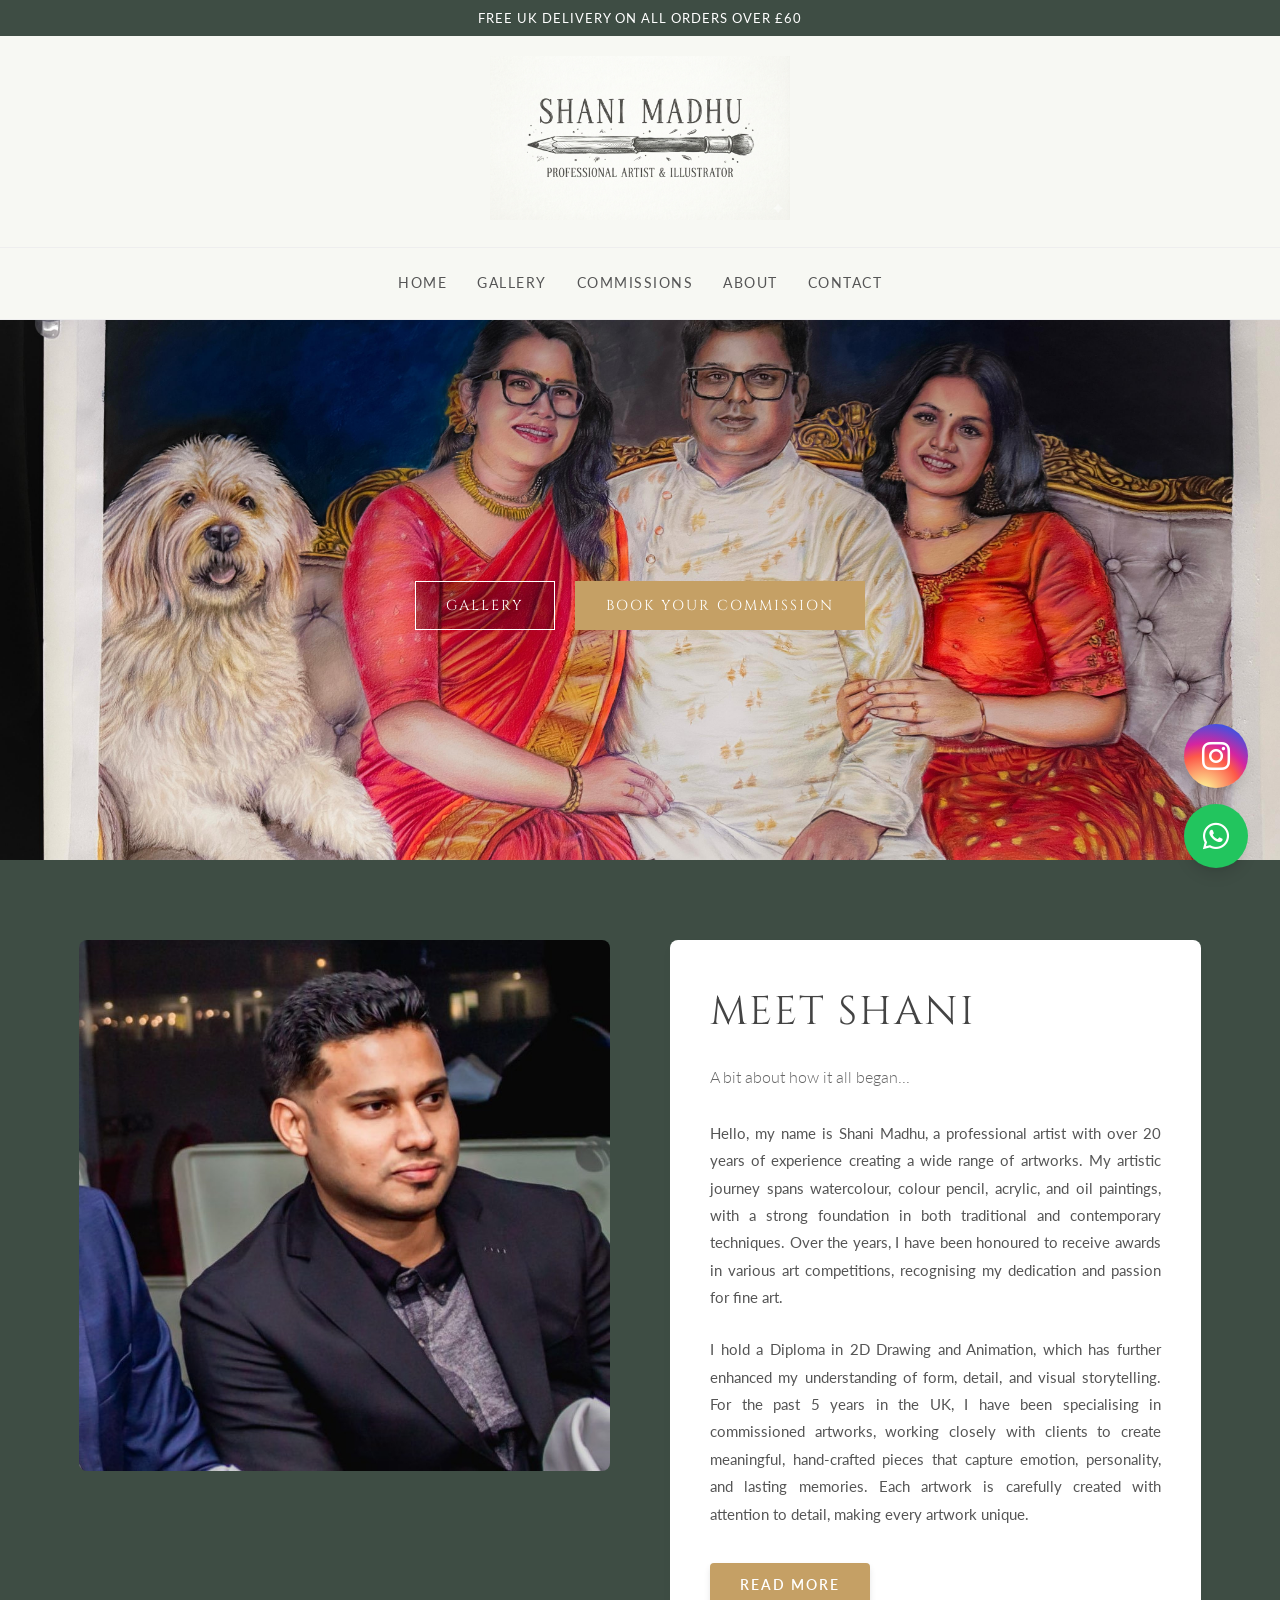
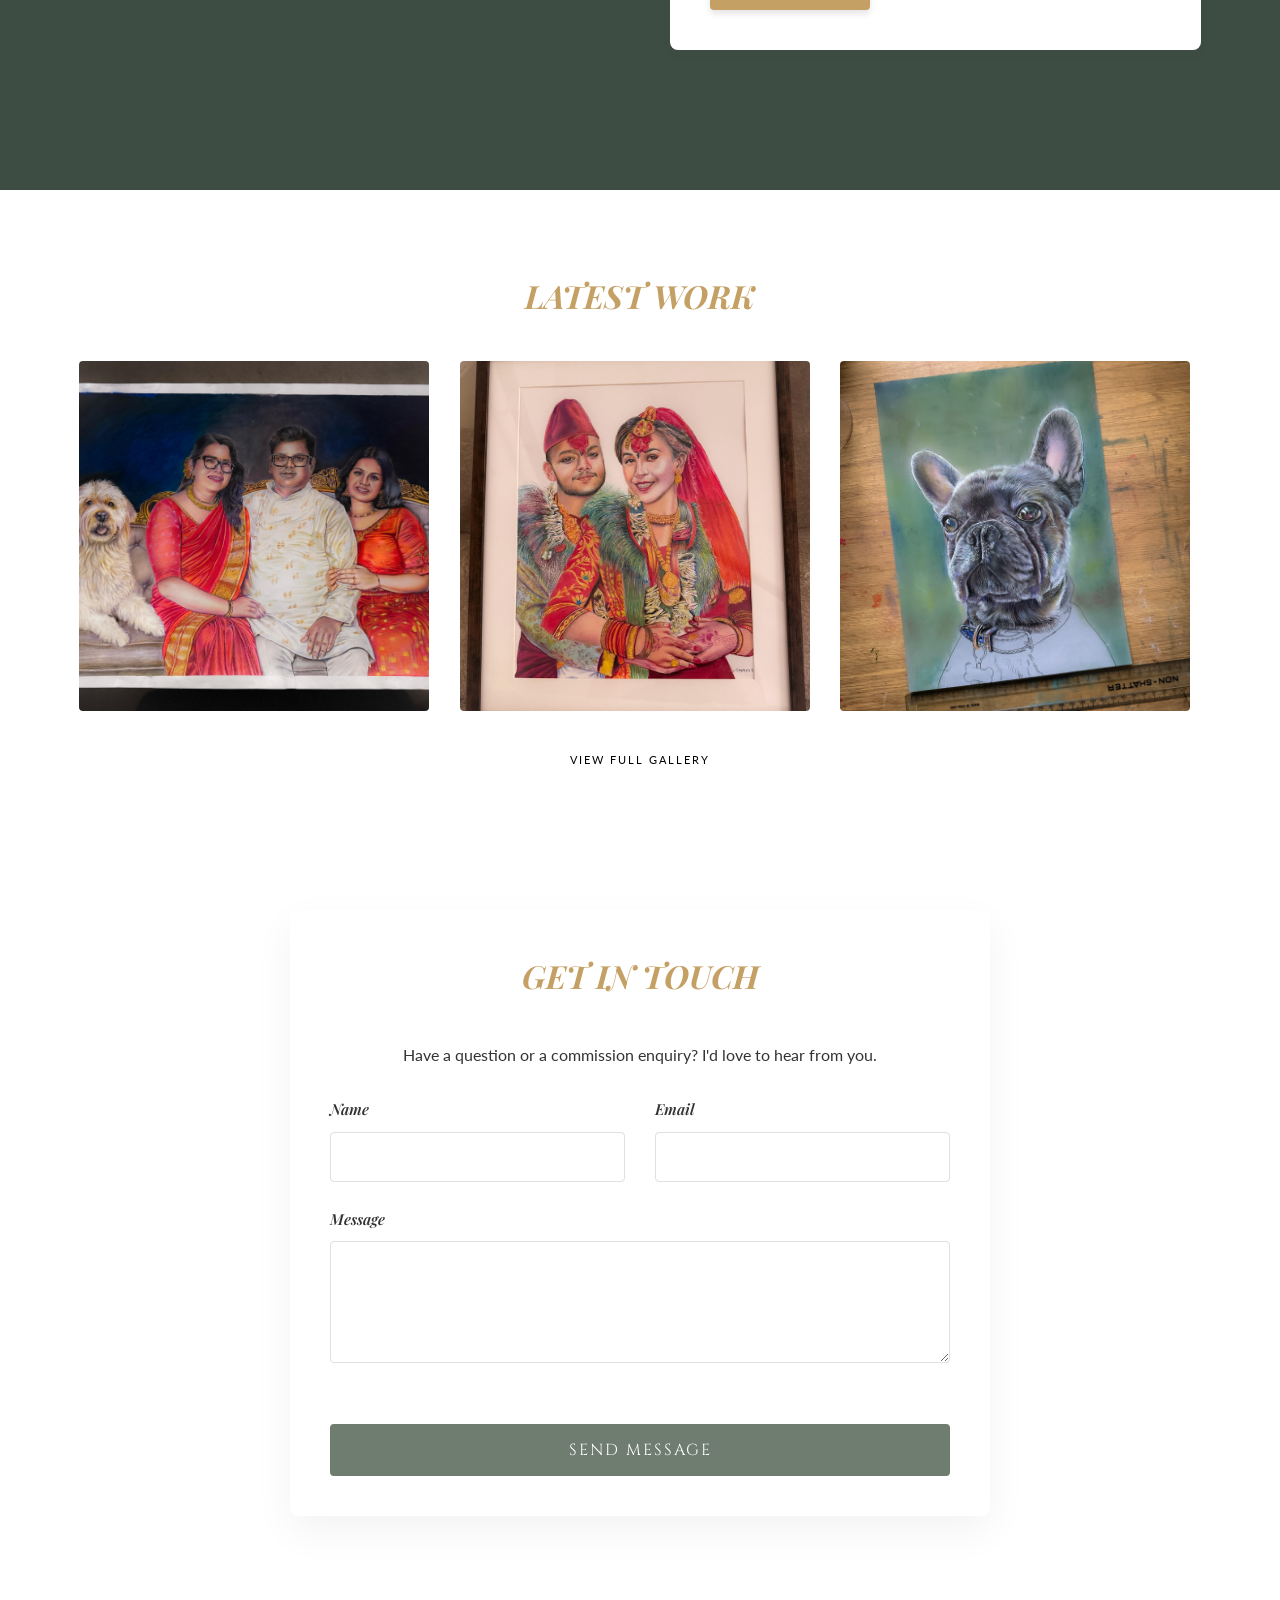
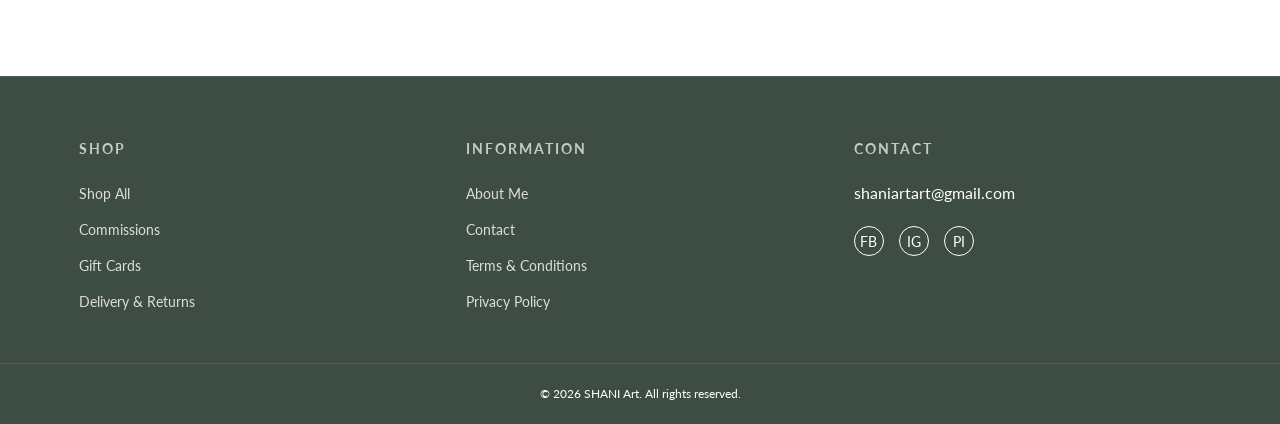
==== commit 69ed396e: "Update index.html" ====
--- a/index.html
+++ b/index.html
@@ -163,7 +163,7 @@
                 </div>
             </div>
             <div class="footer-bottom">
-                <p>&copy; 2024 SHANI Art. All rights reserved.</p>
+                <p>&copy; 2026 SHANI Art. All rights reserved.</p>
             </div>
         </footer>
 
@@ -182,4 +182,4 @@
         </a>
 </body>
 
-</html>+</html>
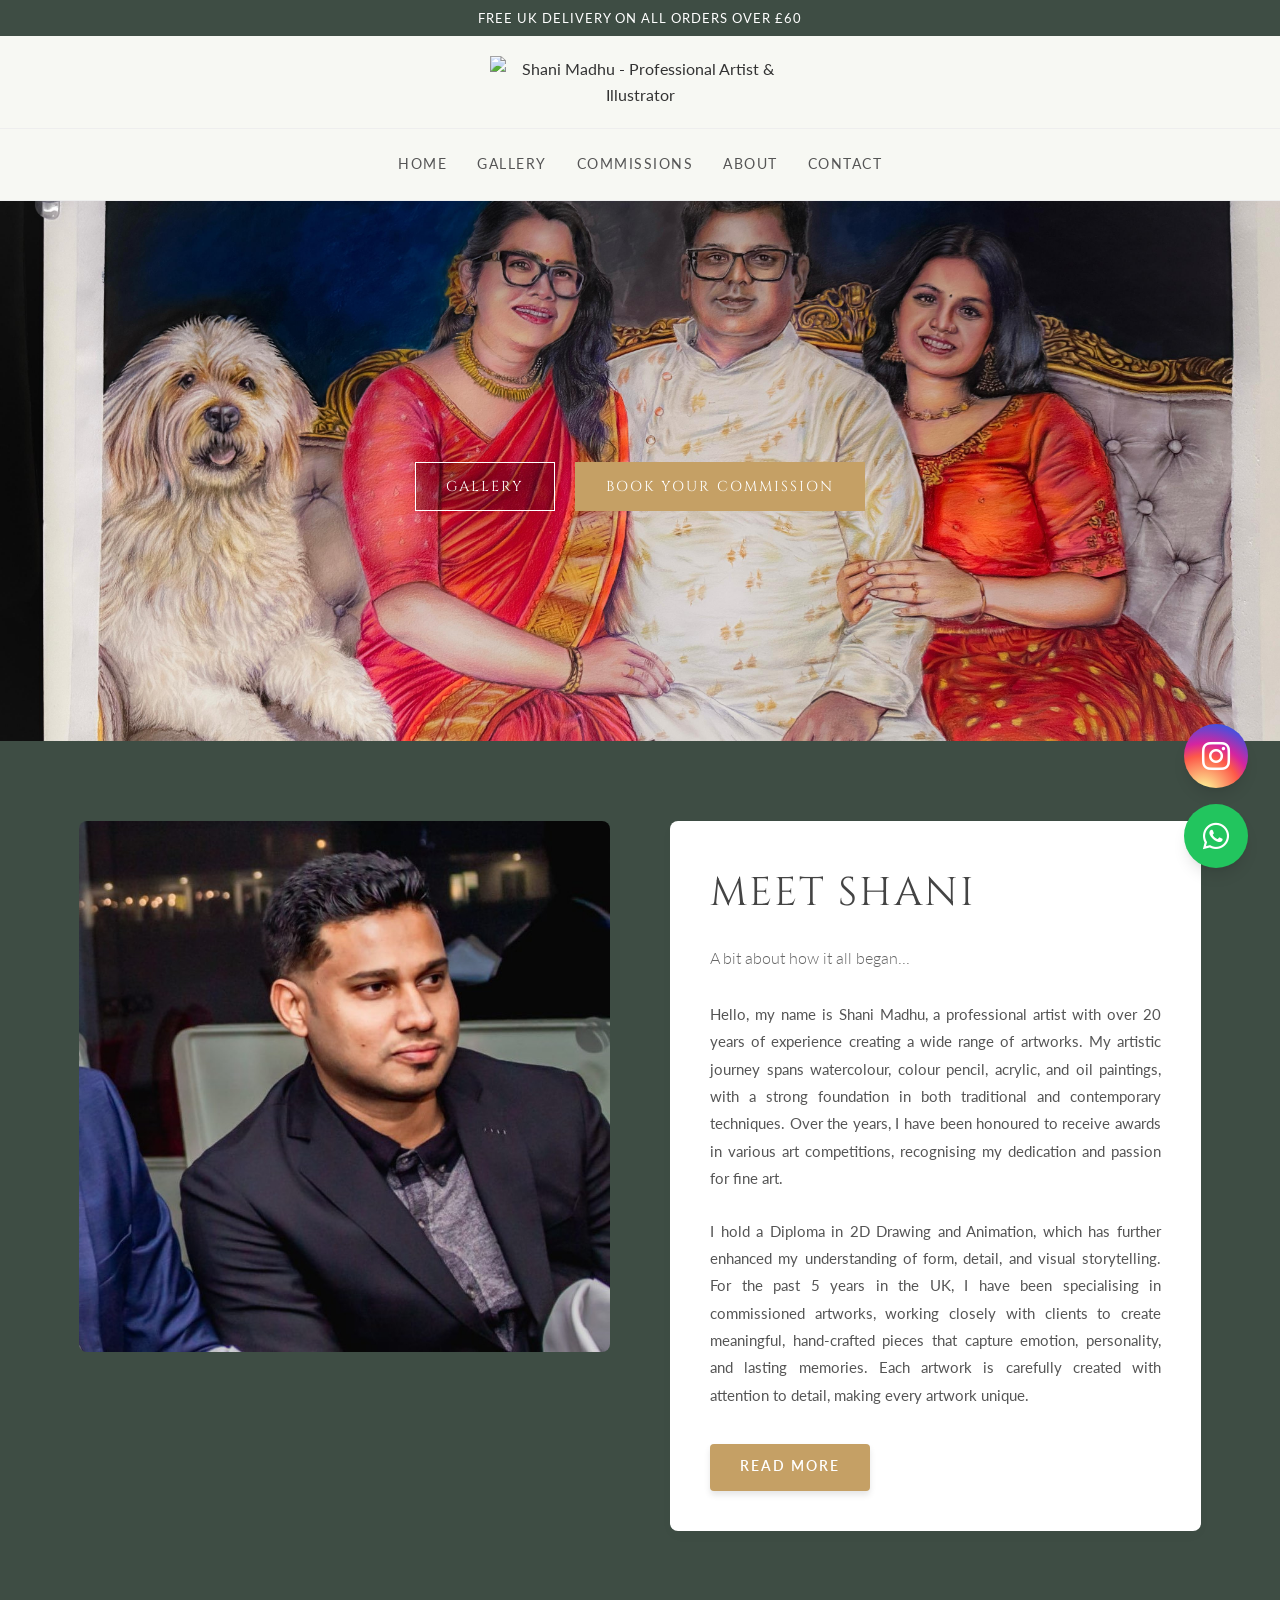
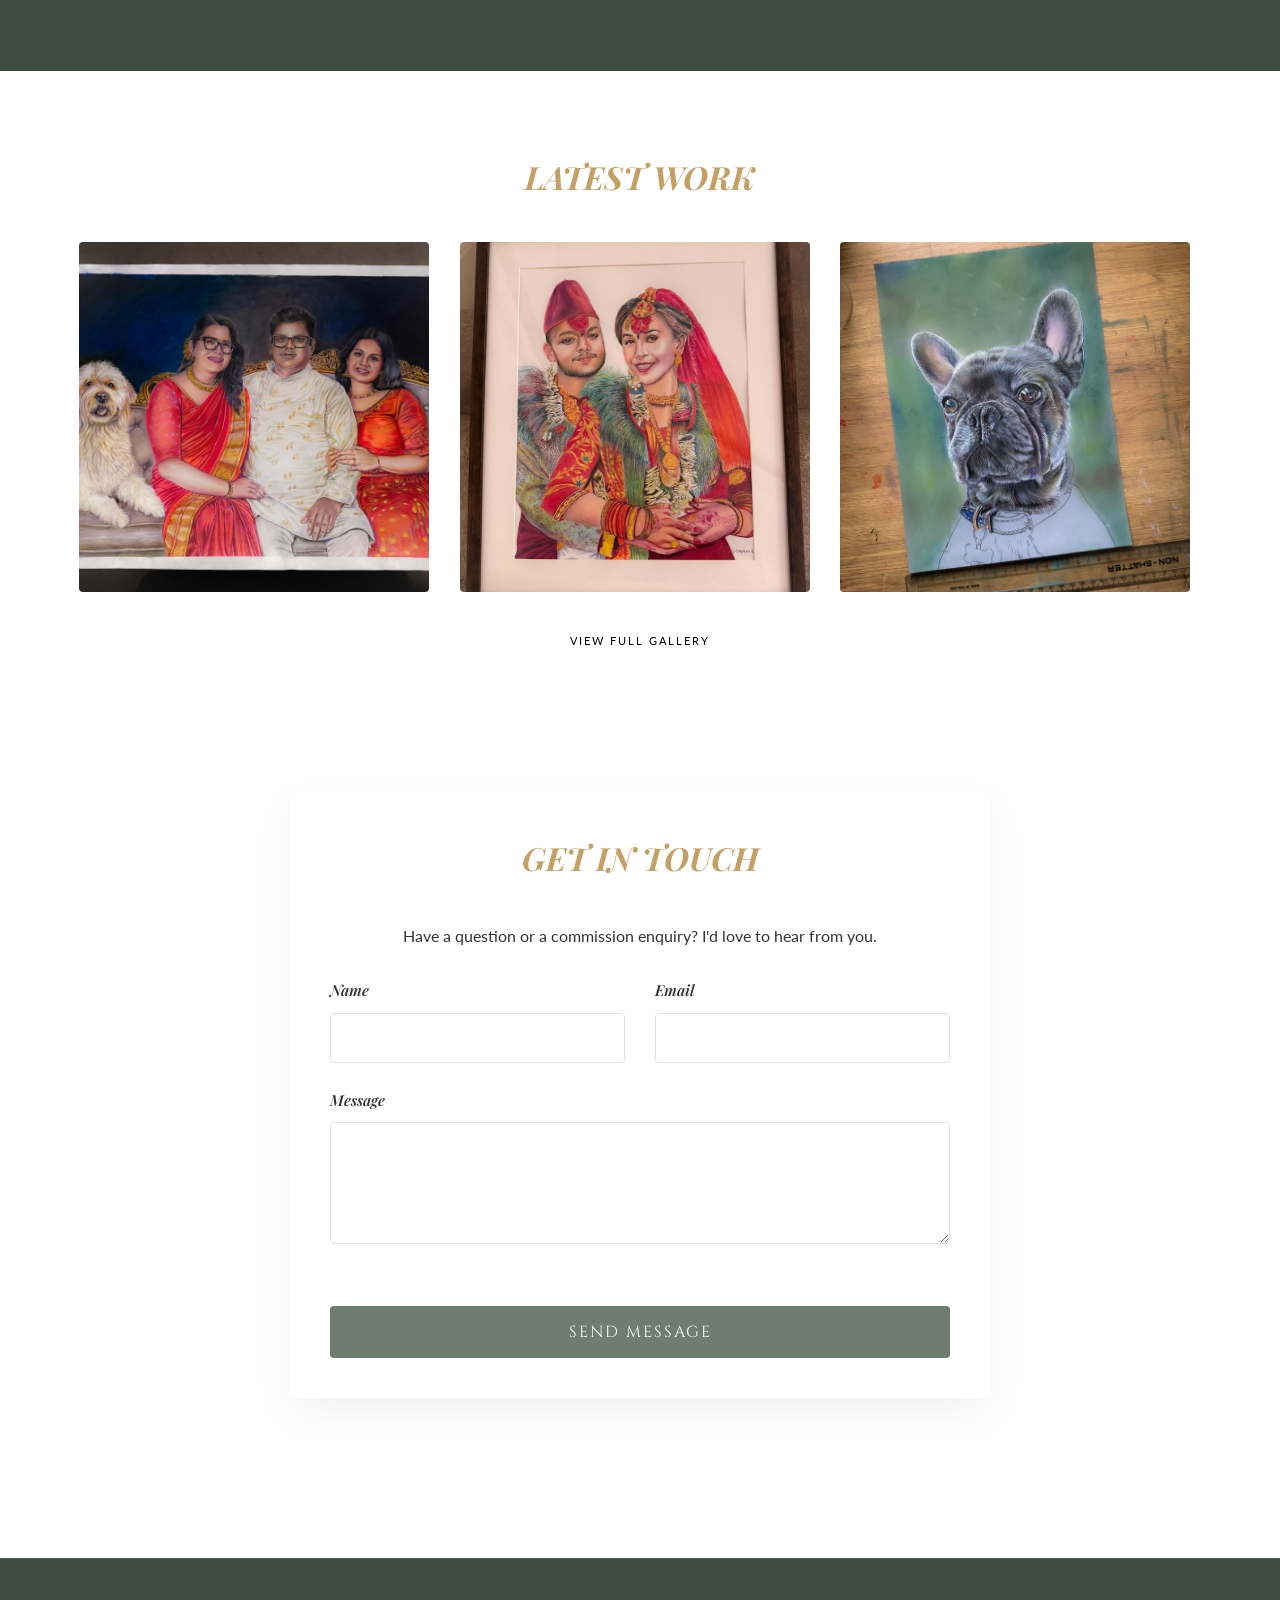
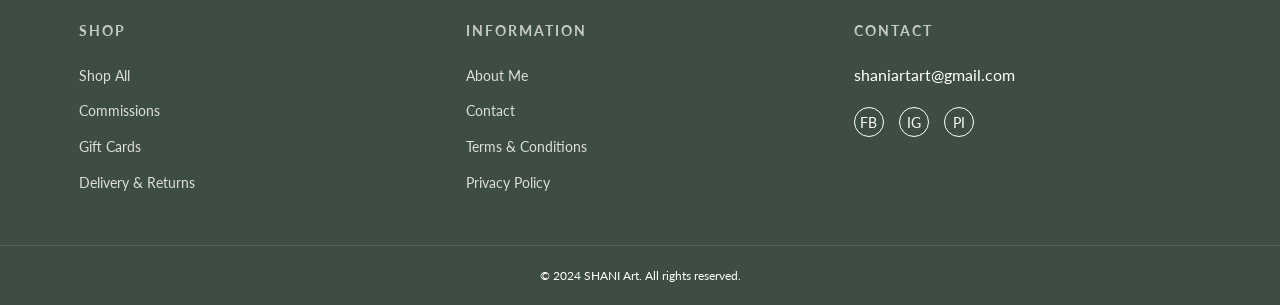
==== commit d53ea112: "logo update" ====
--- a/index.html
+++ b/index.html
@@ -21,7 +21,7 @@
             <span>Free UK Delivery on all orders over £60</span>
         </div>
         <div class="logo-container">
-            <a href="index.html"><img src="assets/images/logo.png" alt="Shani Madhu - Professional Artist & Illustrator"
+            <a href="index.html"><img src="assets/images/logo2.png" alt="Shani Madhu - Professional Artist & Illustrator"
                     class="logo-img"></a>
         </div>
         <nav class="main-nav">
@@ -163,7 +163,7 @@
                 </div>
             </div>
             <div class="footer-bottom">
-                <p>&copy; 2026 SHANI Art. All rights reserved.</p>
+                <p>&copy; 2024 SHANI Art. All rights reserved.</p>
             </div>
         </footer>
 
@@ -182,4 +182,4 @@
         </a>
 </body>
 
-</html>
+</html>
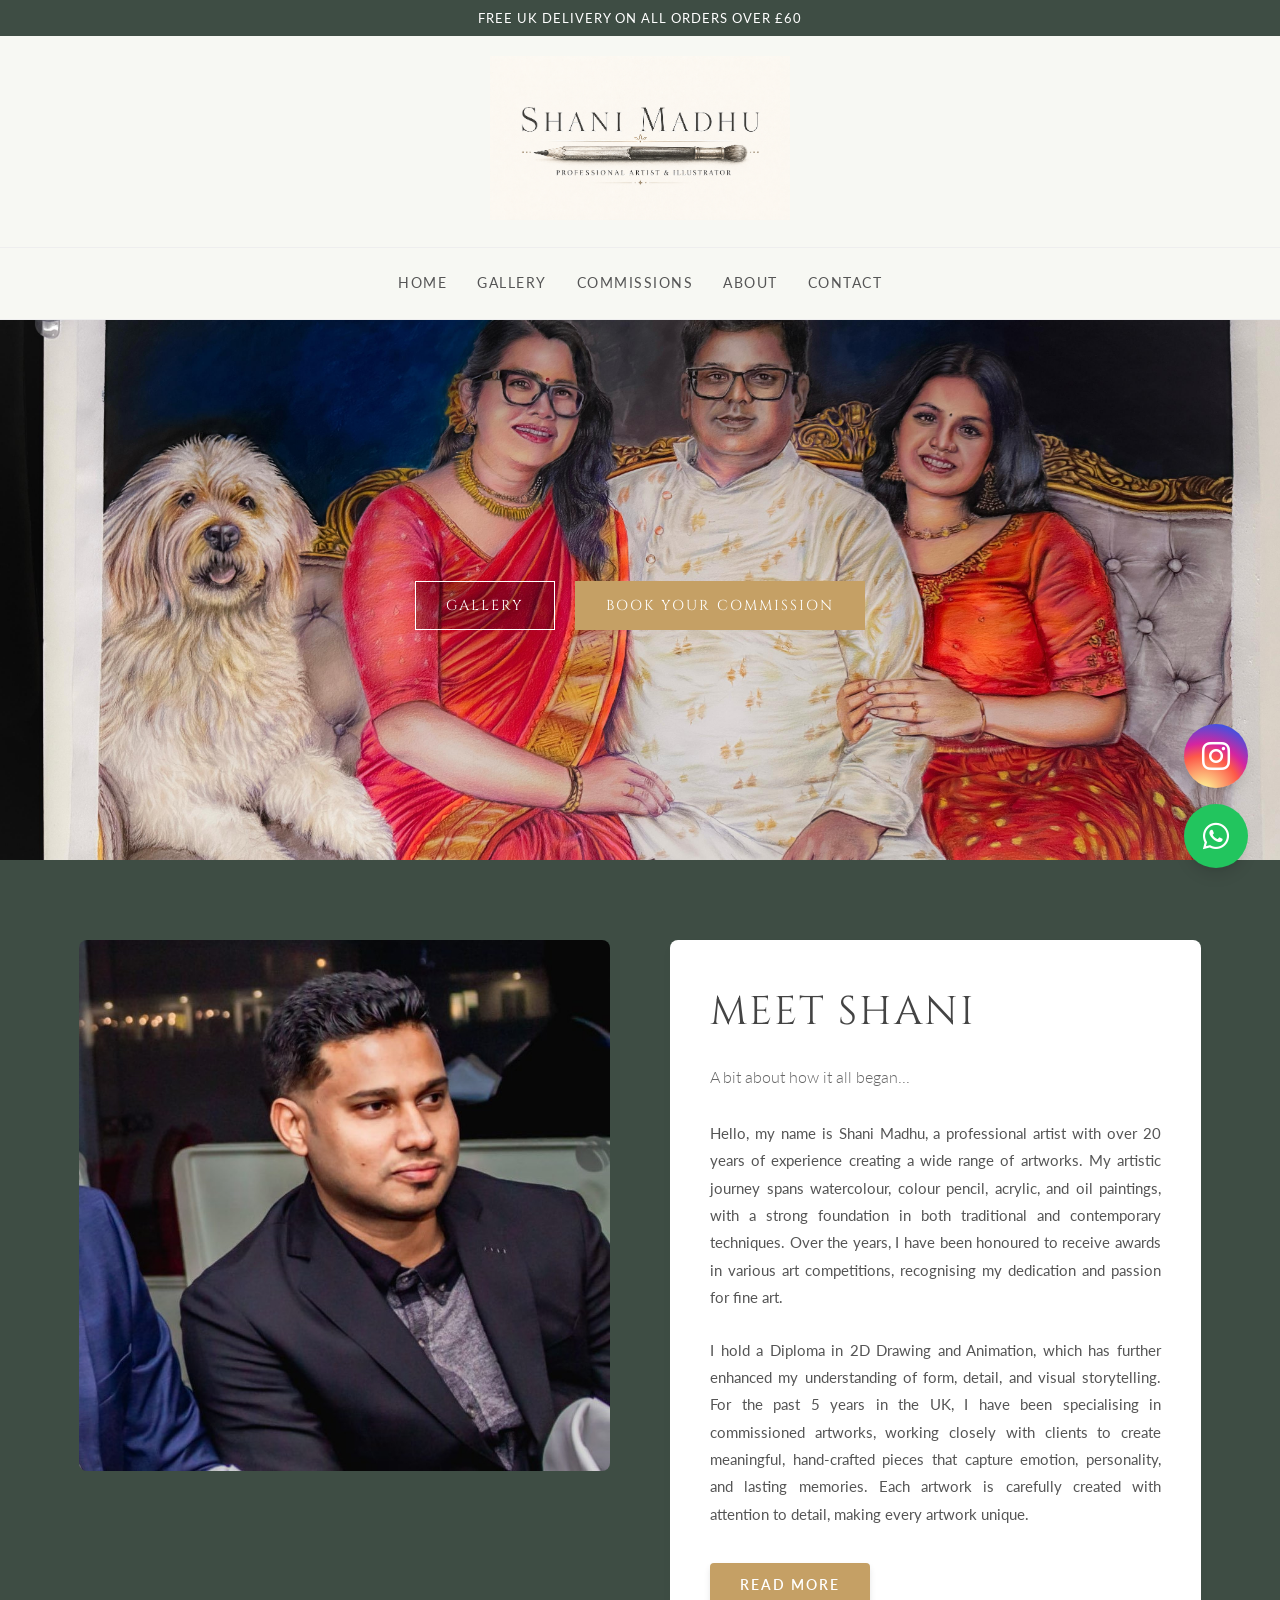
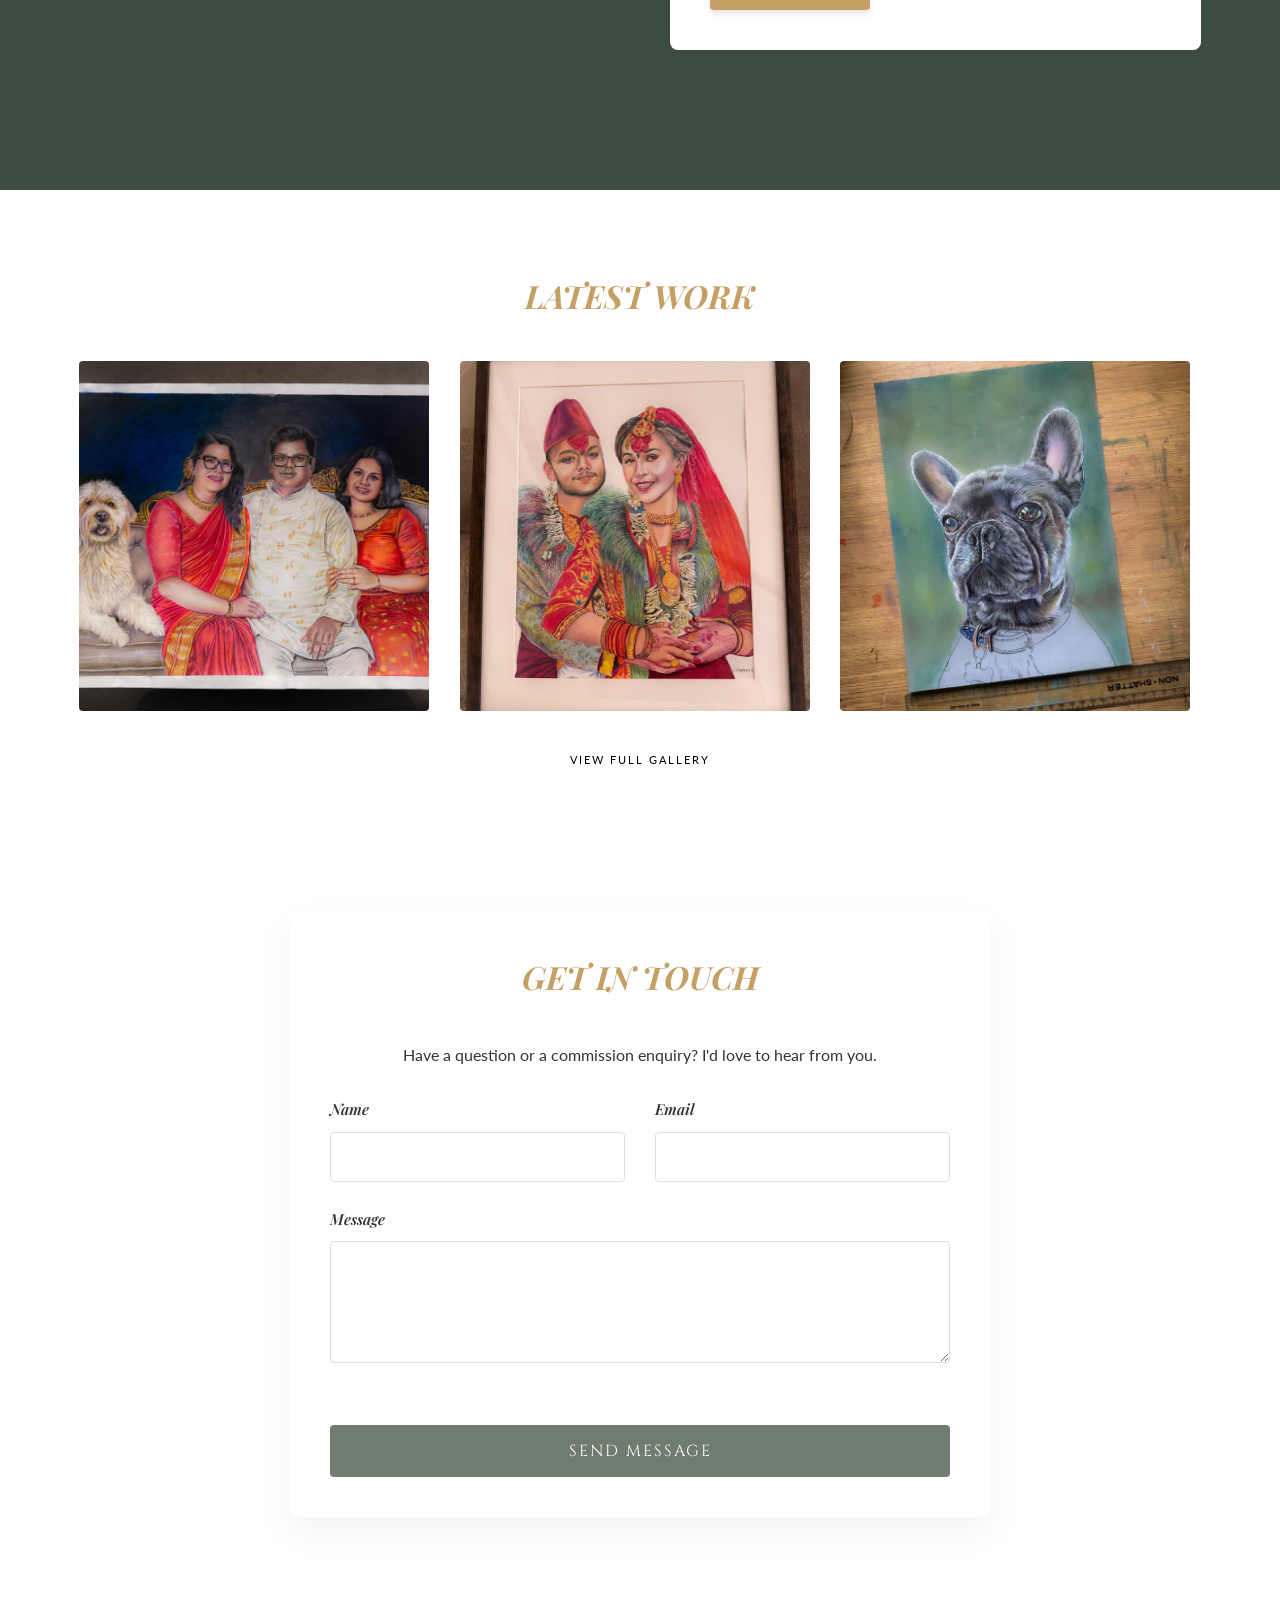
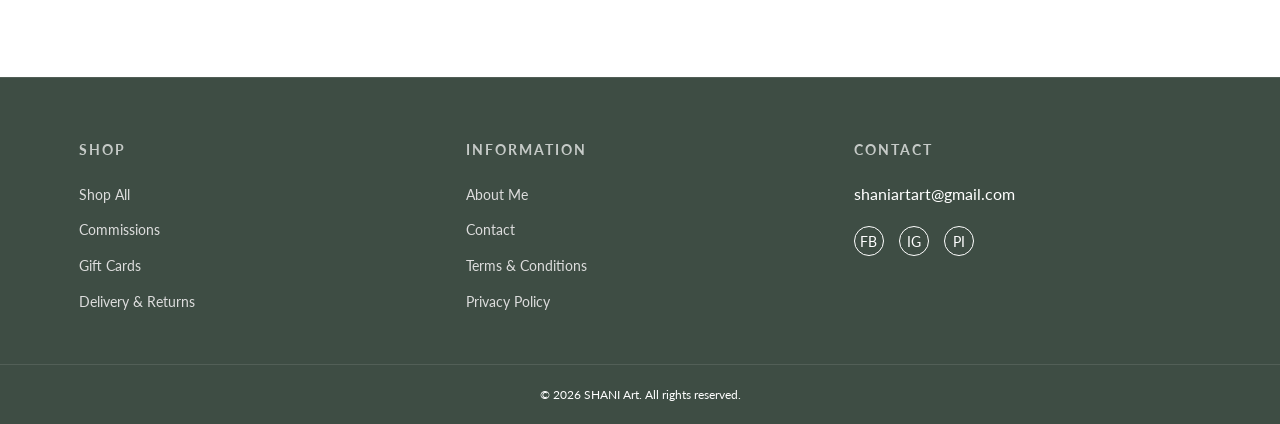
==== commit d5ec2422: "Update index.html update" ====
--- a/index.html
+++ b/index.html
@@ -163,7 +163,7 @@
                 </div>
             </div>
             <div class="footer-bottom">
-                <p>&copy; 2024 SHANI Art. All rights reserved.</p>
+                <p>&copy; 2026 SHANI Art. All rights reserved.</p>
             </div>
         </footer>
 
@@ -182,4 +182,4 @@
         </a>
 </body>
 
-</html>+</html>
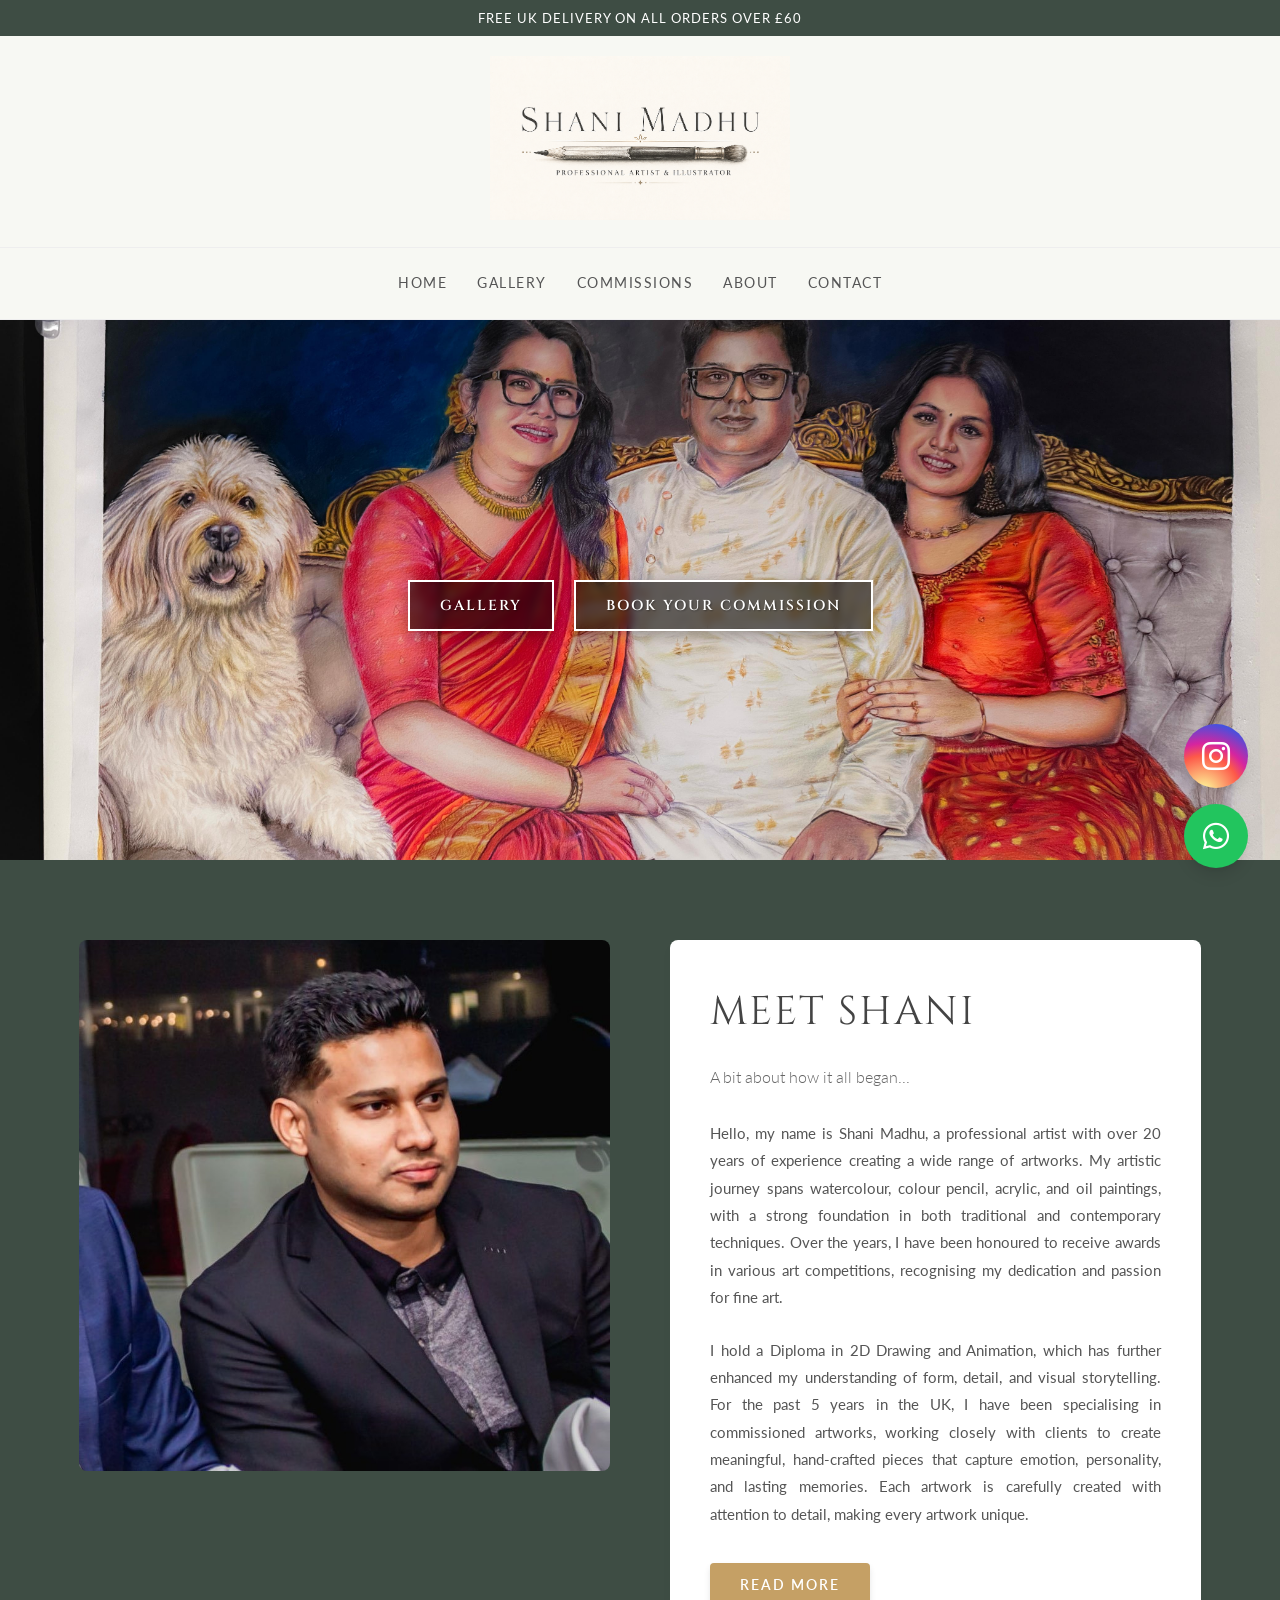
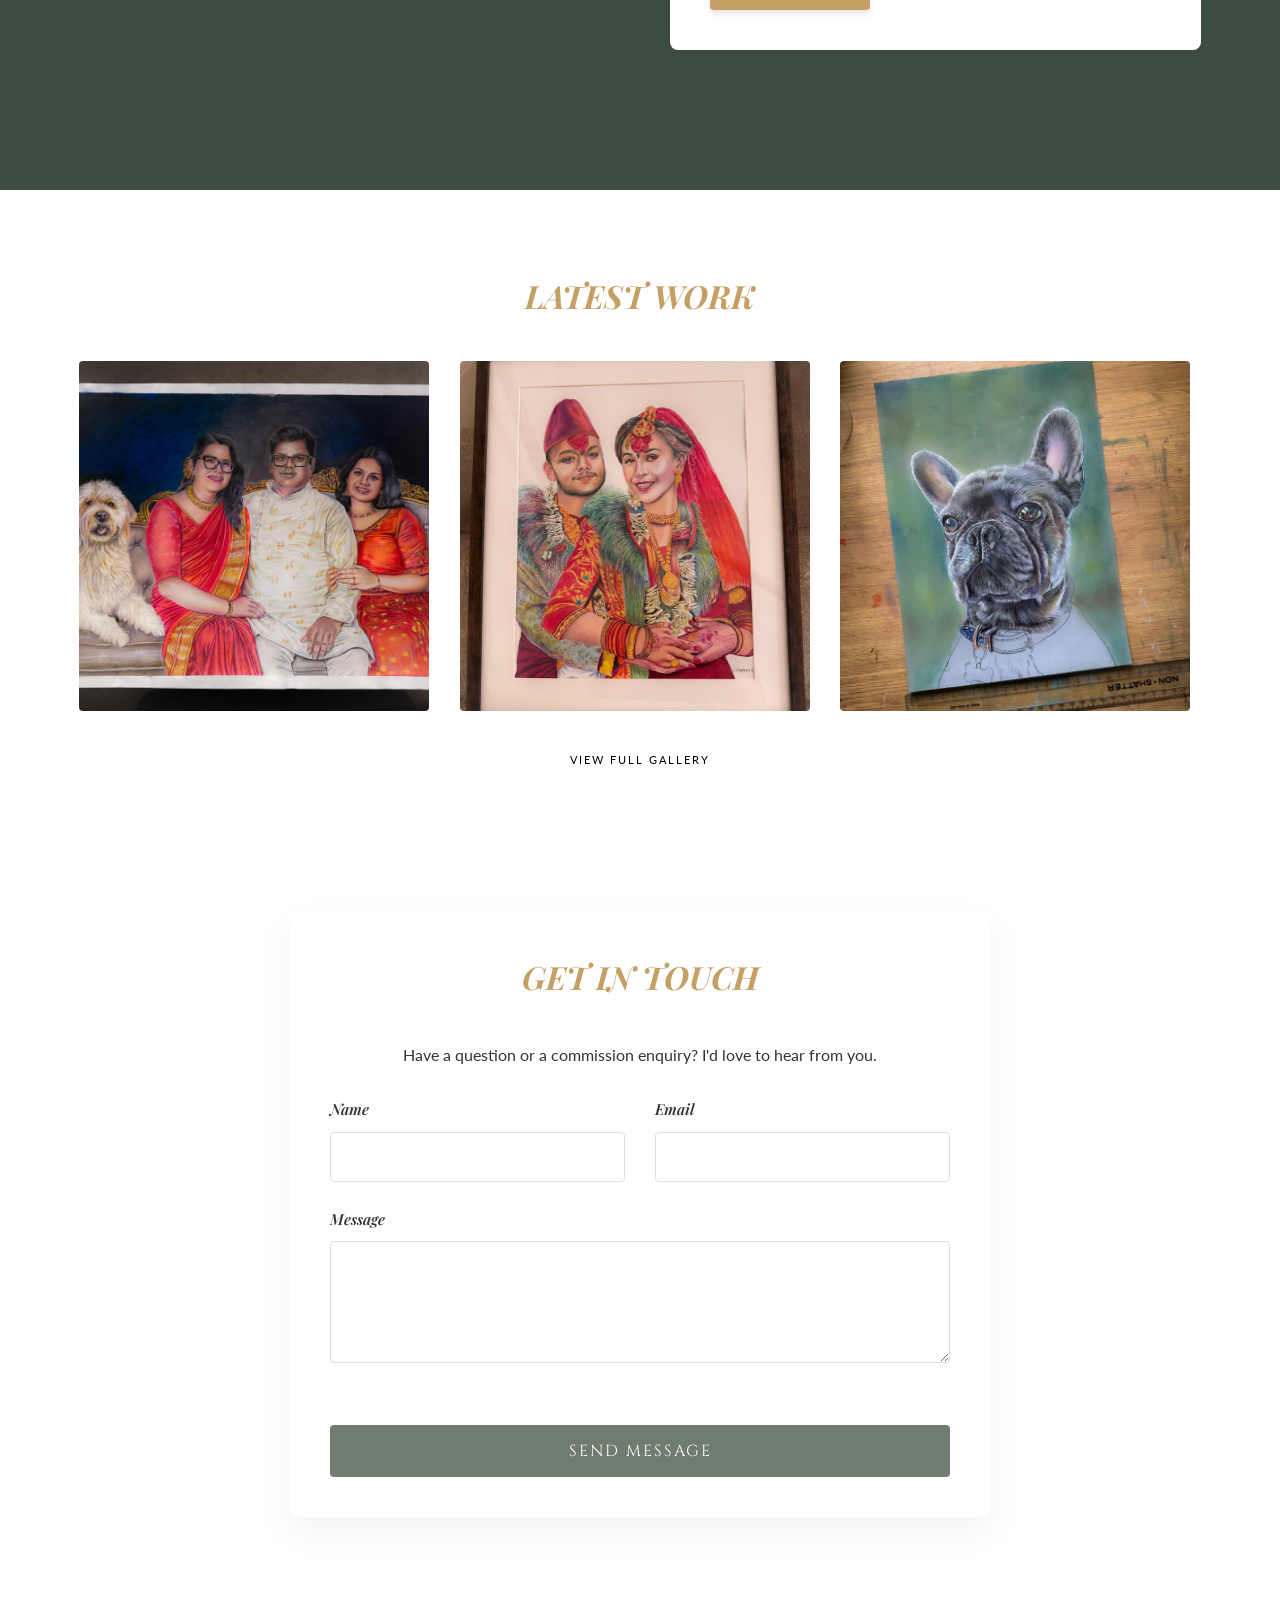
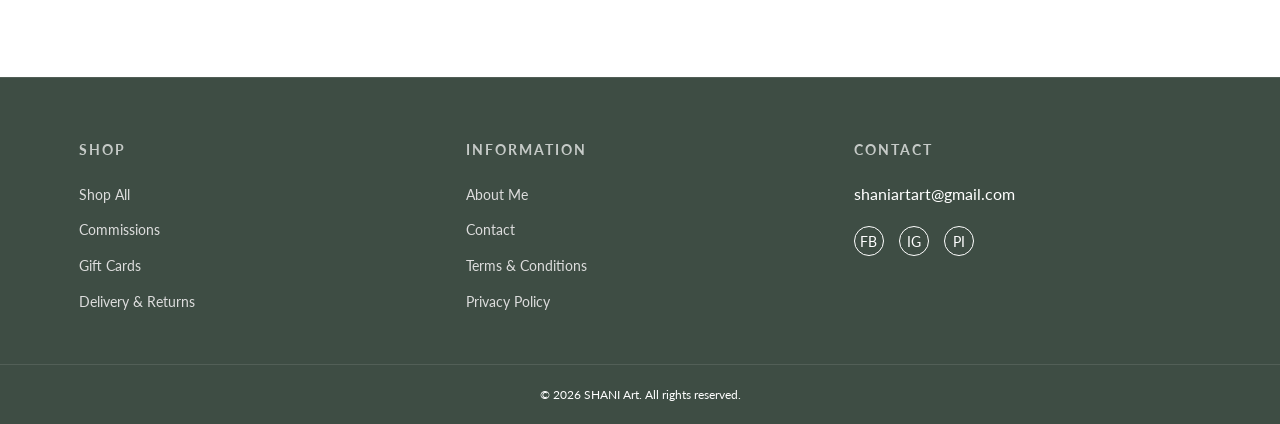
==== commit 283aa781: "button  conf" ====
--- a/index.html
+++ b/index.html
@@ -42,7 +42,7 @@
 
                 <div class="hero-buttons">
                     <a href="gallery.html" class="btn-hero">GALLERY</a>
-                    <a href="commissions.html" class="btn-hero btn-secondary">BOOK YOUR COMMISSION</a>
+                    <a href="contact.html" class="btn-hero">BOOK YOUR COMMISSION</a>
                 </div>
             </div>
 
--- a/style.css
+++ b/style.css
@@ -477,31 +477,42 @@
 .btn-hero {
     display: inline-block;
     padding: 12px 30px;
-    border: 1px solid #fff;
+    border: 2px solid #fff;
     color: #fff;
     text-transform: uppercase;
     text-decoration: none;
     font-family: var(--font-heading);
     font-size: 0.9rem;
+    font-weight: 600;
     letter-spacing: 2px;
     transition: all 0.3s ease;
-    background-color: rgba(0, 0, 0, 0.2);
+    background-color: rgba(0, 0, 0, 0.55);
+    backdrop-filter: blur(4px);
+    box-shadow: 0 4px 15px rgba(0, 0, 0, 0.3);
+    text-shadow: 1px 1px 2px rgba(0, 0, 0, 0.4);
 }
 
 .btn-hero:hover {
     background-color: #fff;
     color: var(--color-primary);
+    border-color: #fff;
+    transform: translateY(-2px);
+    box-shadow: 0 6px 20px rgba(0, 0, 0, 0.4);
 }
 
 .btn-hero.btn-secondary {
     background-color: var(--color-secondary);
     border-color: var(--color-secondary);
+    color: #4a4a4a; /* Gray font color */
+    text-shadow: none;
 }
 
 .btn-hero.btn-secondary:hover {
     background-color: #fff;
     color: var(--color-secondary);
     border-color: #fff;
+    transform: translateY(-2px);
+    box-shadow: 0 6px 20px rgba(0, 0, 0, 0.4);
 }
 
 @media (max-width: 480px) {
